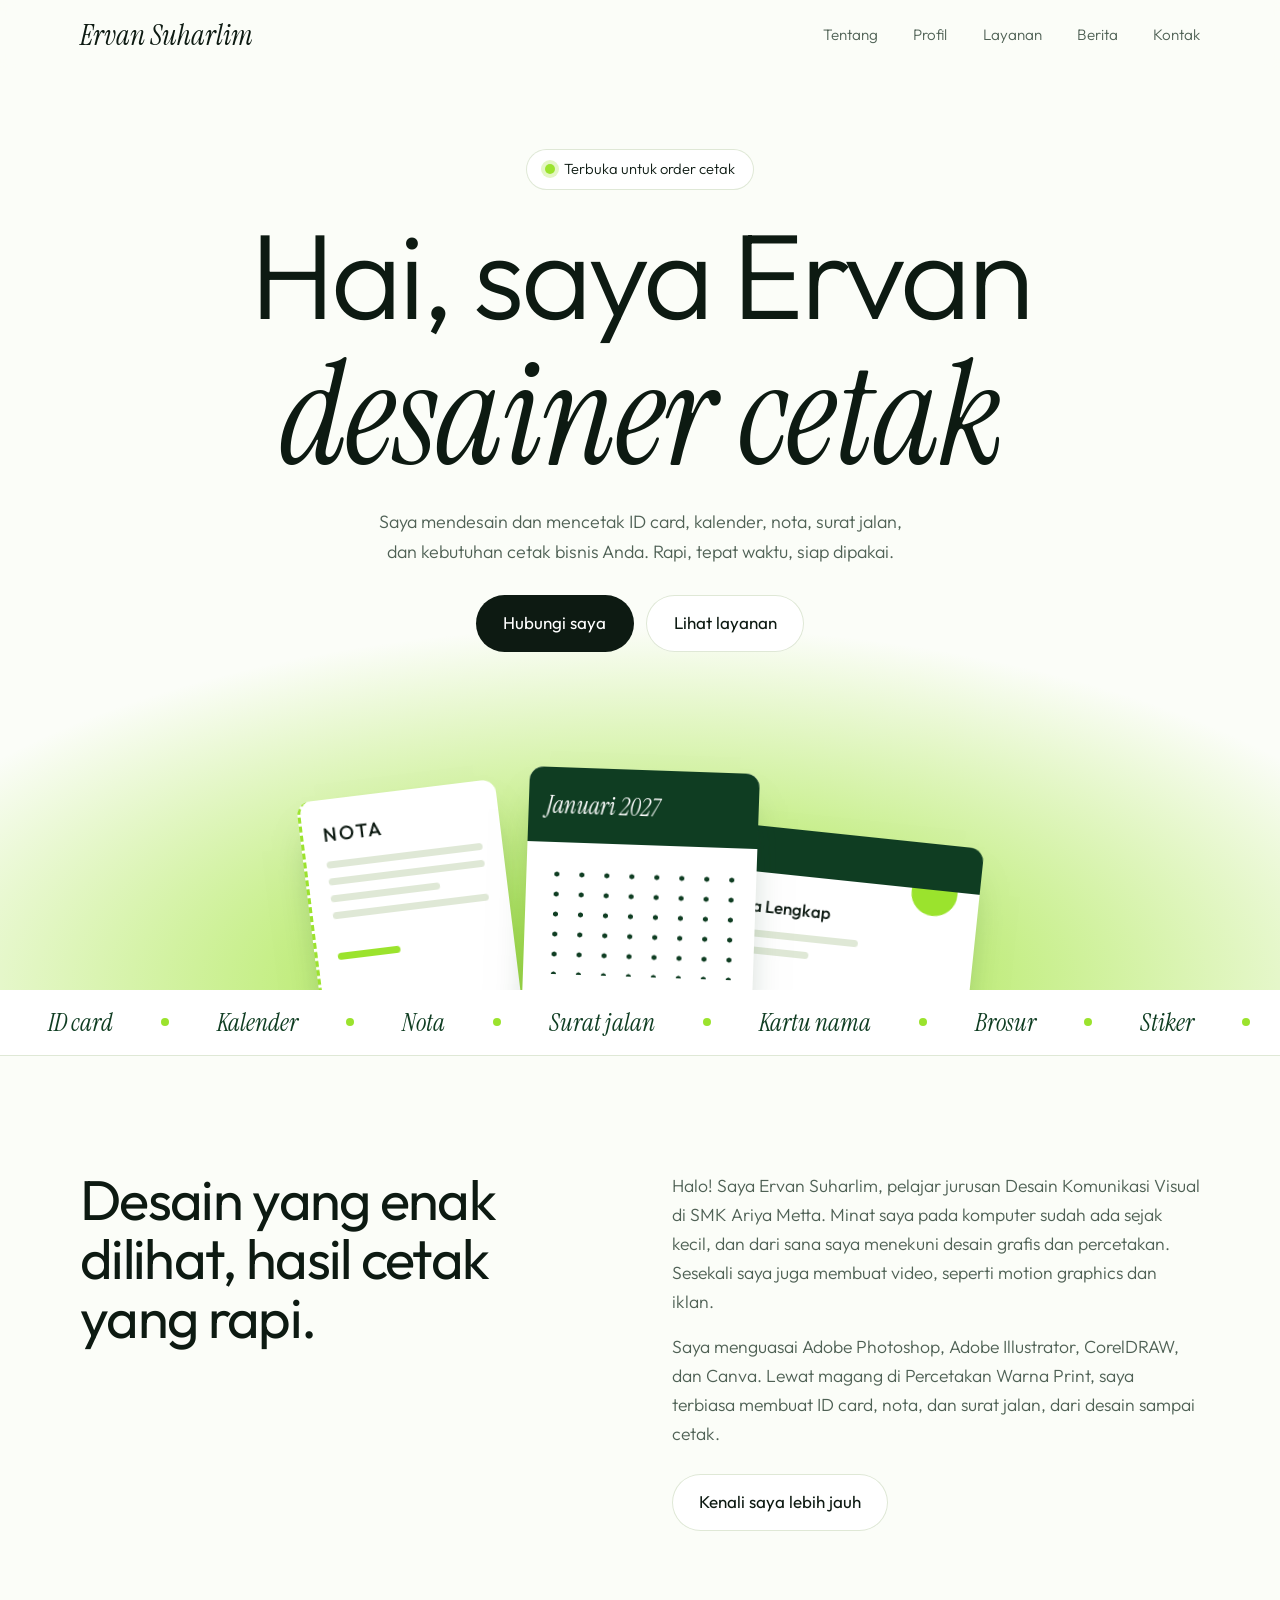
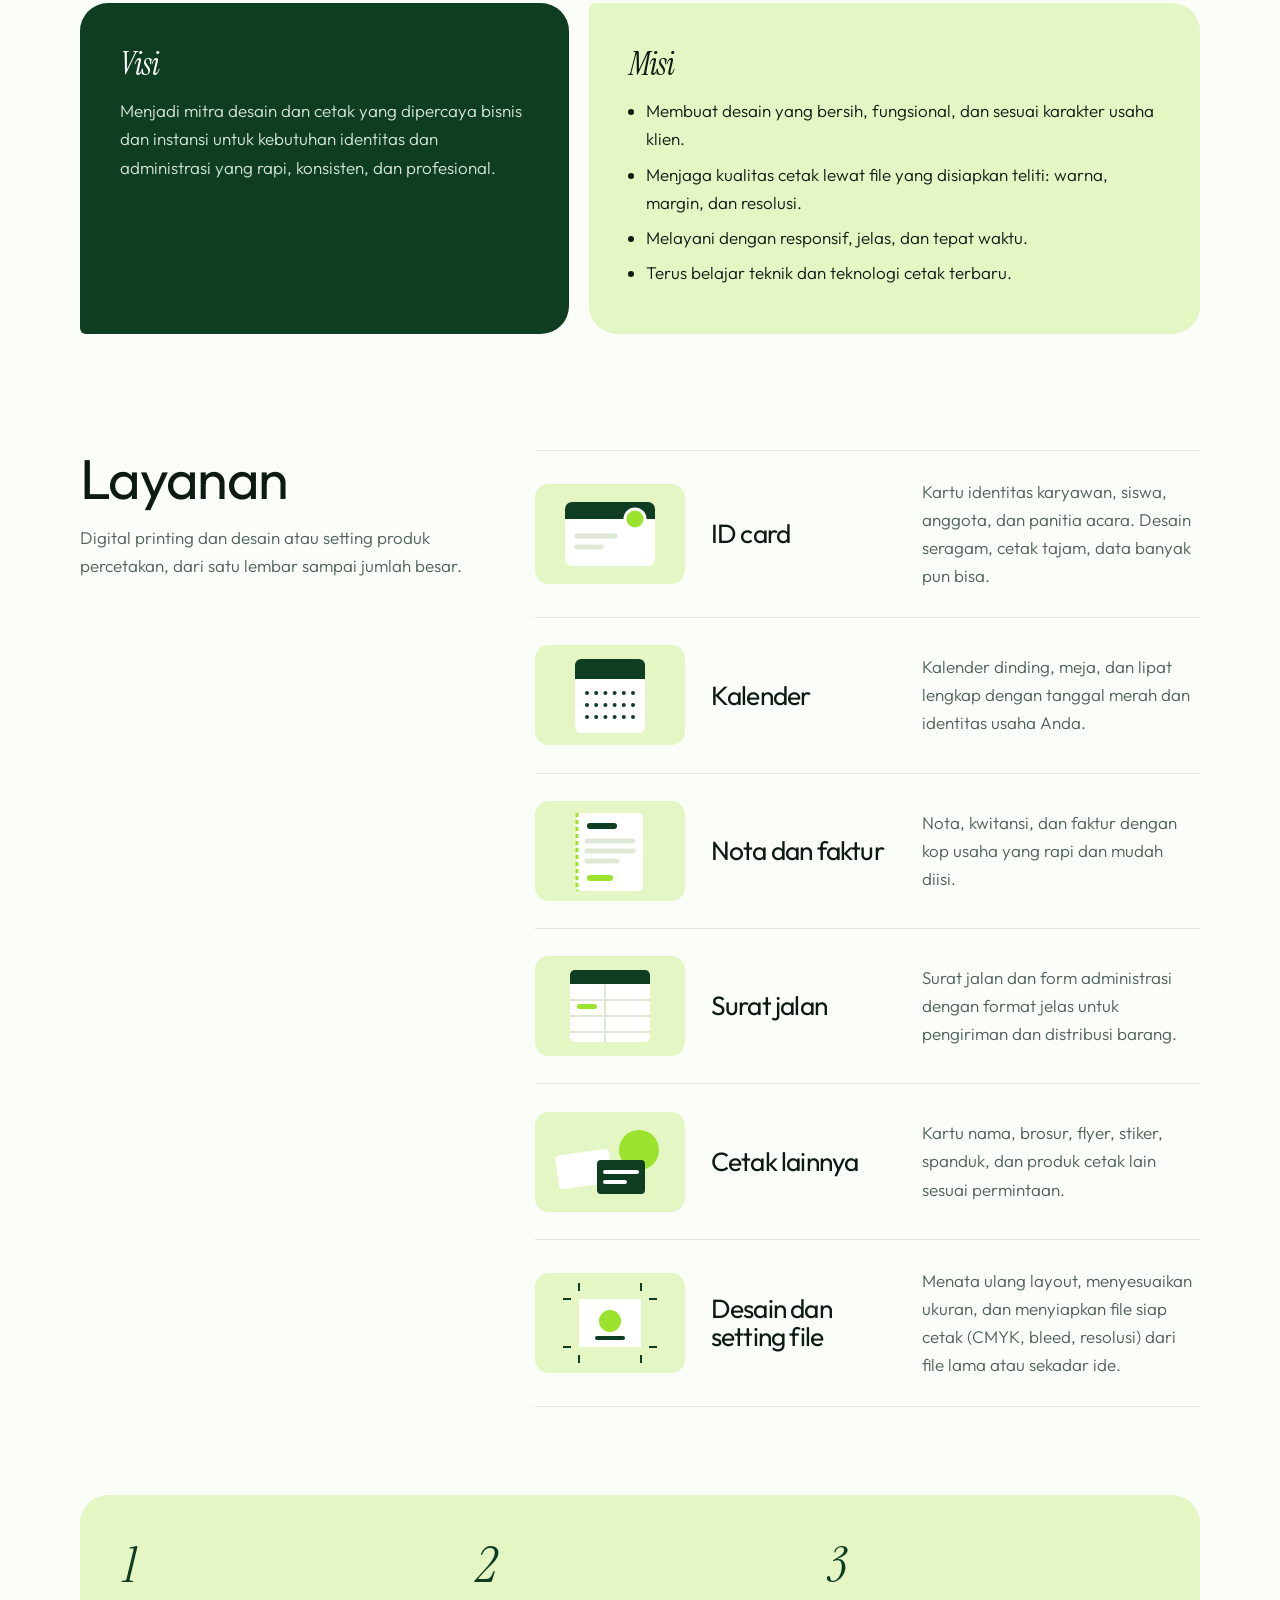
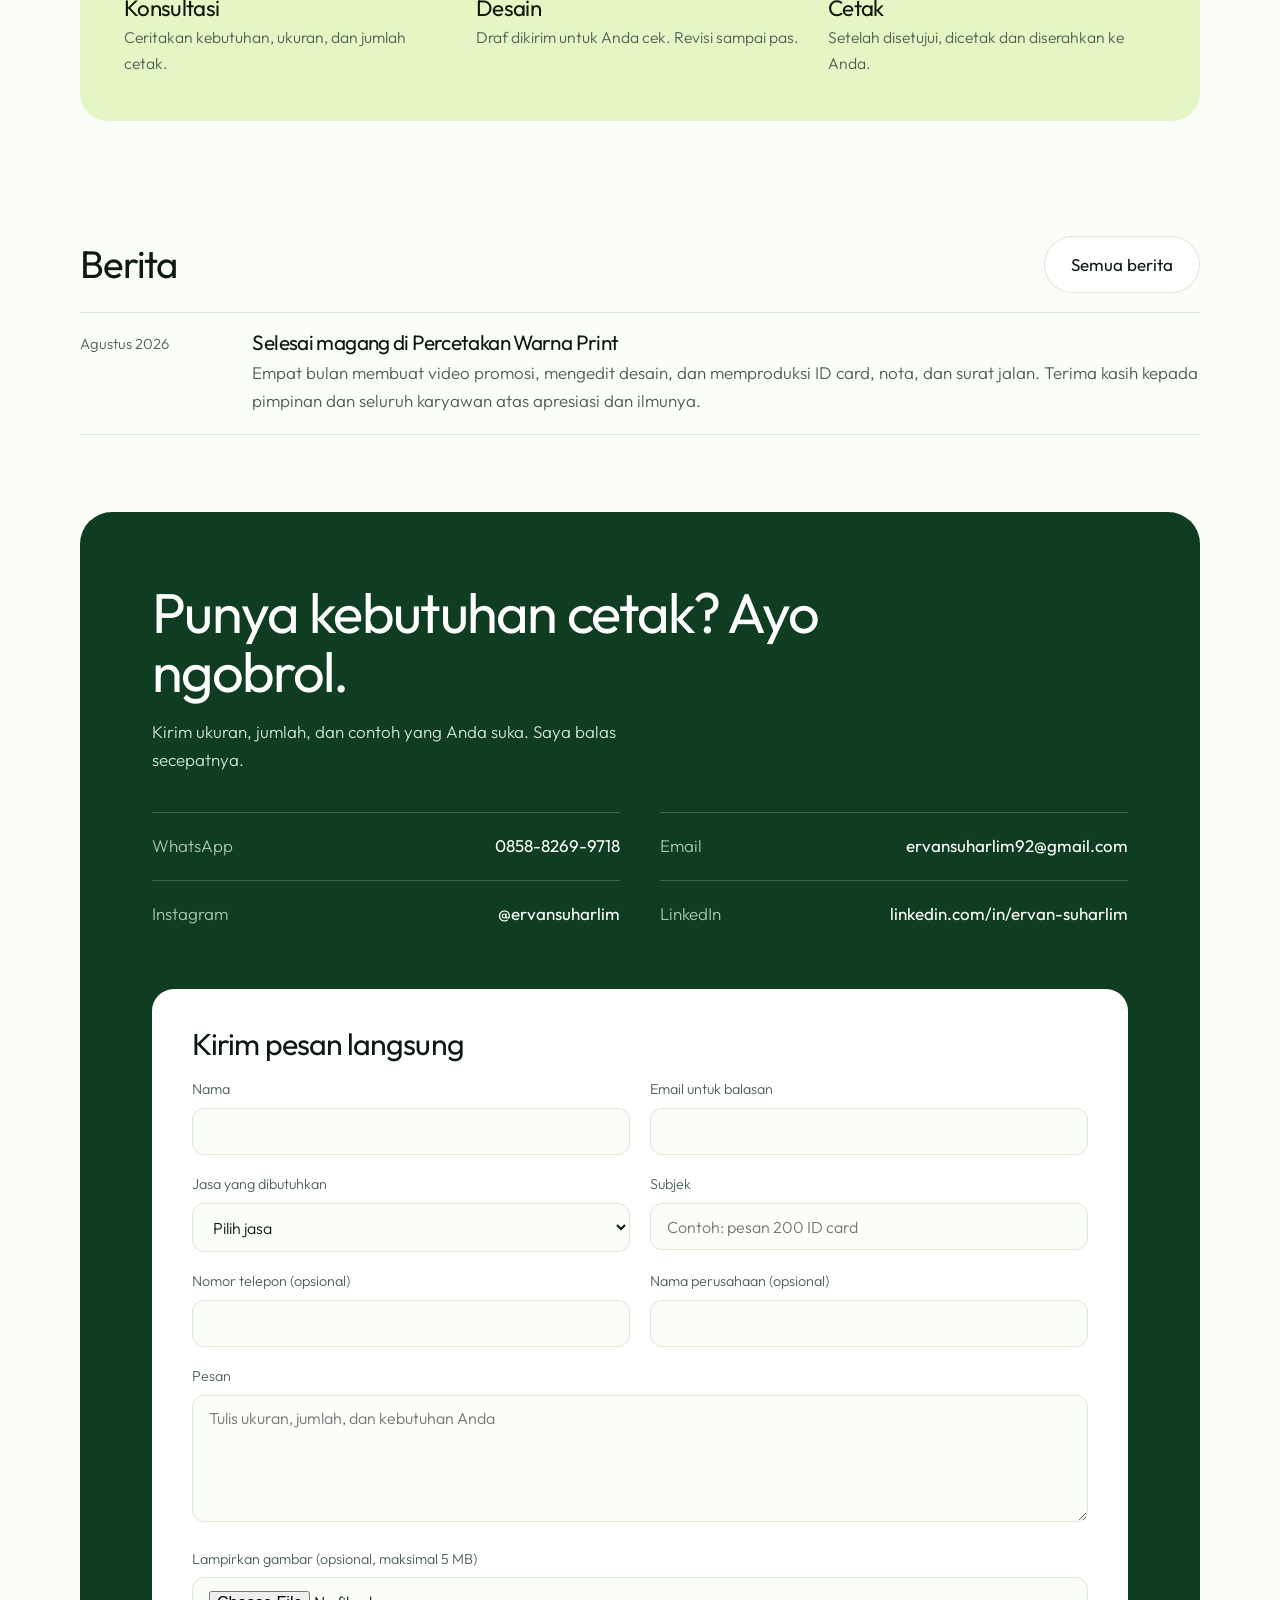
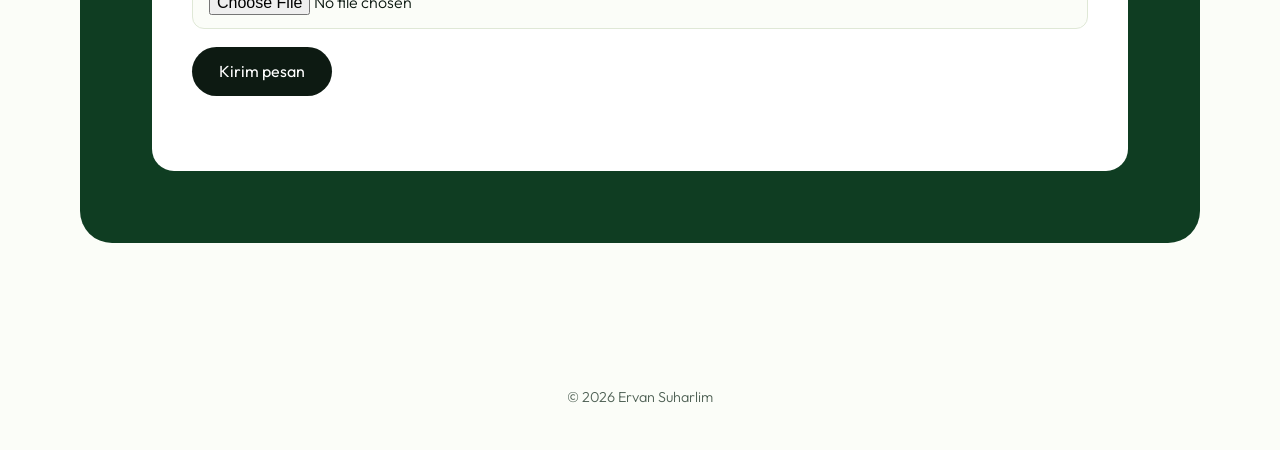
==== index.html @ bc8115ee "First commit" ====
<!DOCTYPE html>
<html lang="id">
<head>
<meta charset="utf-8">
<meta name="viewport" content="width=device-width,initial-scale=1">
<title>Ervan Suharlim | Desain & Percetakan Digital</title>
<meta name="description" content="Portfolio Ervan Suharlim: desain dan cetak ID card, kalender, nota, surat jalan, dan kebutuhan percetakan lainnya.">
<meta name="theme-color" content="#0f3d22">
<link rel="icon" href="data:image/svg+xml,%3Csvg xmlns='http://www.w3.org/2000/svg' viewBox='0 0 32 32'%3E%3Crect width='32' height='32' rx='9' fill='%230f3d22'/%3E%3Ctext x='16' y='24' font-size='22' text-anchor='middle' fill='%239be32d' font-family='serif' font-style='italic'%3EE%3C/text%3E%3C/svg%3E">
<link rel="preconnect" href="https://fonts.googleapis.com"><link rel="preconnect" href="https://fonts.gstatic.com" crossorigin>
<link href="https://fonts.googleapis.com/css2?family=Instrument+Serif:ital@1&family=Outfit:wght@300;400;500&display=swap" rel="stylesheet">
<style>
:root{--g:#9be32d;--g2:#e4f6c4;--d:#0f3d22;--ink:#0d1a12;--mut:#4f6155;--bg:#fbfdf8;--line:#dfe8d6;--serif:'Instrument Serif',Georgia,serif;--sans:'Outfit',system-ui,-apple-system,'Segoe UI',Roboto,sans-serif}
*{box-sizing:border-box;margin:0}
html{scroll-behavior:smooth;scroll-padding-top:76px}
body{font:300 17px/1.65 var(--sans);color:var(--ink);background:var(--bg);-webkit-font-smoothing:antialiased}
a{color:inherit;text-decoration:none}
a:focus-visible,button:focus-visible{outline:3px solid var(--d);outline-offset:3px}
.wrap{width:min(1120px,100% - 40px);margin-inline:auto}
h1,h2,h3{font-weight:400;line-height:1.05;letter-spacing:-.03em}
h2{font-size:clamp(2.1rem,5vw,3.5rem)}
.it{font:italic 400 1em/1 var(--serif);letter-spacing:-.01em}
section{padding:clamp(64px,9vw,120px) 0}
header{position:sticky;top:0;z-index:20;background:rgba(251,253,248,.88);backdrop-filter:blur(8px)}
.nav{display:flex;align-items:center;justify-content:space-between;height:70px}
.logo{font:italic 1.8rem var(--serif)}
.nav ul{display:flex;gap:2.2rem;list-style:none;padding:0;font-size:.95rem;color:var(--mut)}
.nav ul a:hover{color:var(--ink)}
.menu{display:none;width:46px;height:46px;border-radius:50%;border:1px solid var(--line);background:#fff;cursor:pointer;place-items:center}
.menu i{display:block;width:18px;height:2px;background:var(--ink);box-shadow:0 6px 0 var(--ink);margin-bottom:6px}
.btn{display:inline-flex;align-items:center;padding:.9rem 1.7rem;border-radius:99px;background:var(--ink);color:#fff;font-weight:400;transition:transform .2s}
.btn:hover{transform:translateY(-2px)}
.btn.o{background:#fff;color:var(--ink);box-shadow:inset 0 0 0 1px var(--line)}
.hero{padding:clamp(40px,7vw,80px) 0 0;text-align:center;overflow:hidden;background:radial-gradient(90% 55% at 50% 100%,var(--g),rgba(155,227,45,0) 72%),var(--bg)}
.pill{display:inline-flex;align-items:center;gap:.6rem;padding:.45rem 1.1rem;border-radius:99px;background:#fff;box-shadow:0 0 0 1px var(--line);font-size:.92rem}
.pill:before{content:"";width:10px;height:10px;border-radius:50%;background:var(--g);box-shadow:0 0 0 4px var(--g2)}
.hero h1{font-size:clamp(3rem,9.5vw,7.6rem);margin:1.4rem 0 1.2rem;font-weight:300}
.hero h1 .it{display:block;font-size:1.18em;margin-top:.04em}
.hero p{max-width:34rem;margin:0 auto 1.8rem;color:var(--mut);font-size:1.12rem}
.cta{display:flex;gap:.8rem;justify-content:center;flex-wrap:wrap}
.stack{position:relative;height:290px;max-width:700px;margin:48px auto 0}
.p{position:absolute;background:#fff;border-radius:14px;box-shadow:0 24px 40px -20px rgba(15,61,34,.5);text-align:left;overflow:hidden;animation:up 1s cubic-bezier(.2,.7,.2,1) both;transform:rotate(var(--r))}
.p i{display:block;height:7px;border-radius:4px;background:var(--line);margin:10px 0}
.nota{--r:-7deg;left:3%;bottom:-60px;width:200px;height:260px;padding:20px;border-left:3px dashed var(--g);animation-delay:.1s}
.nota b{font-weight:500;font-size:1.2rem;letter-spacing:.12em}
.kal{--r:2deg;left:50%;margin-left:-115px;bottom:-70px;width:230px;height:290px;z-index:2;animation-delay:.25s}
.kal b{display:block;background:var(--d);color:#fff;font:italic 400 1.5rem var(--serif);padding:22px 18px}
.kal div{height:110px;margin:22px 18px;background:radial-gradient(circle,var(--d) 2.2px,transparent 2.8px) 0 0/25px 20px}
.idc{--r:6deg;right:2%;bottom:-20px;width:280px;height:176px;border-top:46px solid var(--d);padding:14px 18px;animation-delay:.4s}
.idc .av{position:absolute;right:18px;top:-24px;width:54px;height:54px;border-radius:50%;background:var(--g);border:4px solid #fff}
.idc b{font-weight:500;display:block;margin-top:6px}
@keyframes up{from{opacity:0;transform:translateY(80px) rotate(var(--r))}}
.mq{overflow:hidden;padding:1rem 0;background:#fff;border-bottom:1px solid var(--line)}
.mq div{display:flex;width:max-content;animation:mq 30s linear infinite}
.mq span{display:flex;align-items:center;gap:3rem;padding-left:3rem;font:italic 1.55rem var(--serif);color:var(--d)}
.mq span:after{content:"";width:8px;height:8px;border-radius:50%;background:var(--g)}
@keyframes mq{to{transform:translateX(-50%)}}
.about{display:grid;grid-template-columns:1fr 1fr;gap:clamp(24px,5vw,72px);align-items:start}
.about p+p{margin-top:1rem}
.about p{color:var(--mut);font-size:1.1rem}
.vm{display:grid;grid-template-columns:1fr 1.25fr;gap:20px;margin-top:clamp(40px,6vw,72px)}
.vm>div{padding:clamp(24px,4vw,40px)}
.visi{background:var(--d);color:#fff;border-radius:28px 28px 28px 6px}
.misi{background:var(--g2);border-radius:6px 28px 28px 28px}
.vm h3{font:italic 400 2rem var(--serif);margin-bottom:.8rem}
.visi p{color:#d6e6da}
.misi ul{padding-left:1.1rem}.misi li{margin:.45rem 0}
.svc{display:grid;grid-template-columns:1fr 1.7fr;gap:clamp(24px,5vw,72px)}
.svc>div:first-child{position:sticky;top:100px;align-self:start}
.svc>div:first-child p{margin-top:1rem;color:var(--mut)}
.row{display:grid;grid-template-columns:150px 1fr 1.5fr;align-items:center;gap:.6rem 1.6rem;padding:1.7rem 0;border-top:1px solid var(--line)}
.row:last-child{border-bottom:1px solid var(--line)}
.row h3{font-size:1.65rem}
.row p{color:var(--mut)}
.steps{margin-top:clamp(48px,7vw,88px);background:var(--g2);border-radius:28px;padding:clamp(24px,4vw,44px);display:grid;grid-template-columns:repeat(3,1fr);gap:24px}
.steps b{font:italic 400 3.2rem/1 var(--serif);color:var(--d)}
.steps h3{font-size:1.4rem;margin:.4rem 0 .3rem}
.steps p{color:var(--mut);font-size:.98rem}
.contact{background:var(--d);color:#fff;border-radius:32px;padding:clamp(28px,6vw,72px)}
.contact h2{max-width:14em}
.contact>p{color:#cfe2d4;margin:1rem 0 2.4rem;max-width:30rem}
.links{display:grid;grid-template-columns:1fr 1fr;gap:0 40px}
.links a{display:flex;justify-content:space-between;gap:1rem;padding:1.2rem 0;border-top:1px solid rgba(255,255,255,.2);transition:color .2s,padding .2s}
.links a:hover{color:var(--g);padding-left:.6rem}
.links span{color:#a9c4b0}
.links b{font-weight:400;overflow-wrap:anywhere;text-align:right}
.th{width:150px;height:100px;border-radius:14px;background:var(--g2)}
.form{display:grid;grid-template-columns:1fr 1fr;gap:18px 20px;margin-top:2.6rem;background:#fff;color:var(--ink);border-radius:22px;padding:clamp(22px,4vw,40px)}
.form h3{font-size:1.9rem}.form h3,.form .w,.form button,.form .note{grid-column:1/-1}
.form label{display:block;font-size:.9rem;color:var(--mut)}
.form input,.form select,.form textarea{width:100%;margin-top:.35rem;padding:.8rem 1rem;border:1px solid var(--line);border-radius:12px;font:300 1rem var(--sans);color:var(--ink);background:var(--bg)}
.form input:focus,.form select:focus,.form textarea:focus{outline:2px solid var(--d);border-color:transparent}
.form button{justify-self:start;border:0;cursor:pointer;font:400 1rem var(--sans)}
.form .note{font-size:.9rem;color:var(--mut);min-height:1.2em}
.nh{display:flex;justify-content:space-between;align-items:center;gap:1rem;flex-wrap:wrap;margin-bottom:1.2rem}
.nh h2{font-size:clamp(1.8rem,3.6vw,2.4rem)}
.ni{display:grid;grid-template-columns:150px 1fr;gap:.3rem 1.4rem;padding:1.2rem 0;border-top:1px solid var(--line)}
.ni:last-child{border-bottom:1px solid var(--line)}
.ni time{color:var(--mut);font-size:.92rem}
.ni h3{font-size:1.3rem}
.ni p{color:var(--mut);margin-top:.3rem}
.ni .lk{display:inline-block;margin-top:.5rem;color:var(--d);text-decoration:underline;text-underline-offset:3px}
.ni img{display:block;width:100%;max-width:520px;border-radius:14px;margin-top:1rem}
.ni iframe{display:block;width:100%;max-width:504px;height:480px;border:0;border-radius:12px;margin-top:1rem}
footer{padding:28px 0 40px;text-align:center;color:var(--mut);font-size:.9rem}
@media(max-width:820px){
.menu{display:grid}
.nav ul{display:none;position:absolute;top:70px;left:0;right:0;flex-direction:column;gap:0;background:var(--bg);padding:8px 20px 16px;border-bottom:1px solid var(--line)}
.nav.open ul{display:flex}.nav ul a{display:block;padding:.8rem 0;font-size:1.1rem}
.about,.vm,.svc,.row,.steps,.links,.ni{grid-template-columns:1fr}
.svc>div:first-child{position:static}
.form{grid-template-columns:1fr}.th{width:180px;height:120px}
}
@media(max-width:620px){.stack{transform:scale(.6);transform-origin:50% 100%;margin-top:-90px}}
@media(prefers-reduced-motion:reduce){*{animation:none!important;scroll-behavior:auto!important}}
</style>
</head>
<body>
<header><div class="wrap nav" id="nav">
<a class="logo" href="#beranda">Ervan Suharlim</a>
<button class="menu" aria-label="Buka menu" aria-expanded="false" id="mb"><i></i></button>
<ul><li><a href="#tentang">Tentang</a></li><li><a href="profil.html">Profil</a></li><li><a href="#layanan">Layanan</a></li><li><a href="berita.html">Berita</a></li><li><a href="#kontak">Kontak</a></li></ul>
</div></header>
<main>
<div class="hero" id="beranda"><div class="wrap">
<span class="pill">Terbuka untuk order cetak</span>
<h1>Hai, saya Ervan <span class="it">desainer cetak</span></h1>
<p>Saya mendesain dan mencetak ID card, kalender, nota, surat jalan, dan kebutuhan cetak bisnis Anda. Rapi, tepat waktu, siap dipakai.</p>
<div class="cta"><a class="btn" href="#kontak">Hubungi saya</a><a class="btn o" href="#layanan">Lihat layanan</a></div>
<div class="stack" aria-hidden="true">
<div class="p nota"><b>NOTA</b><i></i><i></i><i style="width:70%"></i><i></i><i style="width:40%;margin-top:34px;background:var(--g)"></i></div>
<div class="p kal"><b>Januari 2027</b><div></div></div>
<div class="p idc"><span class="av"></span><b>Nama Lengkap</b><i style="width:60%"></i><i style="width:40%"></i></div>
</div></div></div>
<div class="mq" aria-hidden="true"><div>
<span>ID card</span><span>Kalender</span><span>Nota</span><span>Surat jalan</span><span>Kartu nama</span><span>Brosur</span><span>Stiker</span><span>Spanduk</span>
<span>ID card</span><span>Kalender</span><span>Nota</span><span>Surat jalan</span><span>Kartu nama</span><span>Brosur</span><span>Stiker</span><span>Spanduk</span>
</div></div>

<section id="tentang"><div class="wrap">
<div class="about">
<h2>Desain yang enak dilihat, hasil cetak yang rapi.</h2>
<div>
<p>Halo! Saya Ervan Suharlim, pelajar jurusan Desain Komunikasi Visual di SMK Ariya Metta. Minat saya pada komputer sudah ada sejak kecil, dan dari sana saya menekuni desain grafis dan percetakan. Sesekali saya juga membuat video, seperti motion graphics dan iklan.</p>
<p>Saya menguasai Adobe Photoshop, Adobe Illustrator, CorelDRAW, dan Canva. Lewat magang di Percetakan Warna Print, saya terbiasa membuat ID card, nota, dan surat jalan, dari desain sampai cetak.</p>
<a class="btn o" href="profil.html" style="margin-top:1.6rem">Kenali saya lebih jauh</a>
</div></div>
<div class="vm">
<div class="visi"><h3>Visi</h3><p>Menjadi mitra desain dan cetak yang dipercaya bisnis dan instansi untuk kebutuhan identitas dan administrasi yang rapi, konsisten, dan profesional.</p></div>
<div class="misi"><h3>Misi</h3><ul>
<li>Membuat desain yang bersih, fungsional, dan sesuai karakter usaha klien.</li>
<li>Menjaga kualitas cetak lewat file yang disiapkan teliti: warna, margin, dan resolusi.</li>
<li>Melayani dengan responsif, jelas, dan tepat waktu.</li>
<li>Terus belajar teknik dan teknologi cetak terbaru.</li></ul></div>
</div></div></section>

<section id="layanan" style="padding-top:0"><div class="wrap">
<div class="svc">
<div><h2>Layanan</h2><p>Digital printing dan desain atau setting produk percetakan, dari satu lembar sampai jumlah besar.</p></div>
<div>
<div class="row"><svg class="th" viewBox="0 0 150 100" aria-hidden="true"><rect x="30" y="18" width="90" height="64" rx="7" fill="#fff"/><path d="M30 25a7 7 0 0 1 7-7h76a7 7 0 0 1 7 7v10H30z" fill="#0f3d22"/><circle cx="100" cy="35" r="10" fill="#9be32d" stroke="#fff" stroke-width="3"/><path d="M42 52h38M42 63h24" stroke="#dfe8d6" stroke-width="5" stroke-linecap="round"/></svg><h3>ID card</h3><p>Kartu identitas karyawan, siswa, anggota, dan panitia acara. Desain seragam, cetak tajam, data banyak pun bisa.</p></div>
<div class="row"><svg class="th" viewBox="0 0 150 100" aria-hidden="true"><rect x="40" y="14" width="70" height="74" rx="6" fill="#fff"/><path d="M46 14h58a6 6 0 0 1 6 6v14H40V20a6 6 0 0 1 6-6z" fill="#0f3d22"/><path d="M52 48h46M52 60h46M52 72h46" stroke="#0f3d22" stroke-width="4" stroke-linecap="round" stroke-dasharray="0 9.2"/></svg><h3>Kalender</h3><p>Kalender dinding, meja, dan lipat lengkap dengan tanggal merah dan identitas usaha Anda.</p></div>
<div class="row"><svg class="th" viewBox="0 0 150 100" aria-hidden="true"><rect x="42" y="12" width="66" height="78" rx="5" fill="#fff"/><path d="M42 12v78" stroke="#9be32d" stroke-width="3" stroke-dasharray="4 3"/><rect x="52" y="22" width="30" height="6" rx="3" fill="#0f3d22"/><path d="M52 40h46M52 50h46M52 60h30" stroke="#dfe8d6" stroke-width="5" stroke-linecap="round"/><rect x="52" y="74" width="26" height="6" rx="3" fill="#9be32d"/></svg><h3>Nota dan faktur</h3><p>Nota, kwitansi, dan faktur dengan kop usaha yang rapi dan mudah diisi.</p></div>
<div class="row"><svg class="th" viewBox="0 0 150 100" aria-hidden="true"><rect x="35" y="14" width="80" height="72" rx="5" fill="#fff"/><path d="M40 14h70a5 5 0 0 1 5 5v9H35v-9a5 5 0 0 1 5-5z" fill="#0f3d22"/><path d="M35 44h80M35 60h80M35 76h80M70 28v58" stroke="#dfe8d6" stroke-width="2"/><rect x="42" y="48" width="20" height="5" rx="2.5" fill="#9be32d"/></svg><h3>Surat jalan</h3><p>Surat jalan dan form administrasi dengan format jelas untuk pengiriman dan distribusi barang.</p></div>
<div class="row"><svg class="th" viewBox="0 0 150 100" aria-hidden="true"><rect x="22" y="40" width="54" height="34" rx="4" fill="#fff" transform="rotate(-8 49 57)"/><circle cx="104" cy="38" r="20" fill="#9be32d"/><rect x="62" y="48" width="48" height="34" rx="4" fill="#0f3d22"/><path d="M70 60h32M70 70h20" stroke="#fff" stroke-width="4" stroke-linecap="round"/></svg><h3>Cetak lainnya</h3><p>Kartu nama, brosur, flyer, stiker, spanduk, dan produk cetak lain sesuai permintaan.</p></div>
<div class="row"><svg class="th" viewBox="0 0 150 100" aria-hidden="true"><rect x="44" y="26" width="62" height="48" fill="#fff"/><path d="M36 26h-8M44 18v-8M114 26h8M106 18v-8M36 74h-8M44 82v8M114 74h8M106 82v8" stroke="#0f3d22" stroke-width="2"/><circle cx="75" cy="48" r="11" fill="#9be32d"/><path d="M62 65h26" stroke="#0f3d22" stroke-width="4" stroke-linecap="round"/></svg><h3>Desain dan setting file</h3><p>Menata ulang layout, menyesuaikan ukuran, dan menyiapkan file siap cetak (CMYK, bleed, resolusi) dari file lama atau sekadar ide.</p></div>
</div></div>
<div class="steps">
<div><b>1</b><h3>Konsultasi</h3><p>Ceritakan kebutuhan, ukuran, dan jumlah cetak.</p></div>
<div><b>2</b><h3>Desain</h3><p>Draf dikirim untuk Anda cek. Revisi sampai pas.</p></div>
<div><b>3</b><h3>Cetak</h3><p>Setelah disetujui, dicetak dan diserahkan ke Anda.</p></div>
</div></div></section>

<section id="berita" style="padding:0 0 clamp(48px,6vw,80px)"><div class="wrap">
<div class="nh"><h2>Berita</h2><a class="btn o" href="berita.html">Semua berita</a></div>
<div id="nl"></div></div></section>

<section id="kontak" style="padding-top:0"><div class="wrap"><div class="contact">
<h2>Punya kebutuhan cetak? Ayo ngobrol.</h2>
<p>Kirim ukuran, jumlah, dan contoh yang Anda suka. Saya balas secepatnya.</p>
<div class="links">
<a href="https://wa.me/6285882699718" target="_blank" rel="noopener"><span>WhatsApp</span><b>0858-8269-9718</b></a>
<a href="mailto:ervansuharlim92@gmail.com" target="_blank" rel="noopener"><span>Email</span><b>ervansuharlim92@gmail.com</b></a>
<a href="https://instagram.com/ervansuharlim" target="_blank" rel="noopener"><span>Instagram</span><b>@ervansuharlim</b></a>
<a href="https://www.linkedin.com/in/ervan-suharlim" target="_blank" rel="noopener"><span>LinkedIn</span><b>linkedin.com/in/ervan-suharlim</b></a>
</div>
<form class="form" id="f" action="https://formsubmit.co/ervansuharlim92@gmail.com" method="POST" enctype="multipart/form-data" target="_blank">
<h3>Kirim pesan langsung</h3>
<input type="hidden" name="_subject" value="Pesan baru dari website portfolio"><input type="hidden" name="_template" value="table"><input type="hidden" name="_captcha" value="false"><input type="text" name="_honey" style="display:none" tabindex="-1" autocomplete="off">
<label>Nama<input name="Nama" required autocomplete="name"></label>
<label>Email untuk balasan<input type="email" name="email" required autocomplete="email"></label>
<label>Jasa yang dibutuhkan<select name="Jasa" required><option value="">Pilih jasa</option><option>Cetak ID card</option><option>Cetak kalender</option><option>Cetak nota atau faktur</option><option>Cetak surat jalan</option><option>Cetak lainnya</option><option>Desain atau setting file</option><option>Desain dan cetak</option><option>Lainnya</option></select></label>
<label>Subjek<input name="Subjek" required placeholder="Contoh: pesan 200 ID card"></label>
<label>Nomor telepon (opsional)<input type="tel" name="Telepon" autocomplete="tel"></label>
<label>Nama perusahaan (opsional)<input name="Perusahaan" autocomplete="organization"></label>
<label class="w">Pesan<textarea name="Pesan" rows="5" required placeholder="Tulis ukuran, jumlah, dan kebutuhan Anda"></textarea></label>
<label class="w">Lampirkan gambar (opsional, maksimal 5 MB)<input type="file" name="attachment" accept="image/*" id="fi"></label>
<button class="btn" type="submit">Kirim pesan</button>
<p class="note" id="fn" role="status"></p>
</form>
</div></div></section>
</main>
<footer>&copy; 2026 Ervan Suharlim</footer>
<script src="berita.js"></script>
<script>
renderBerita(document.getElementById('nl'),3);
var n=document.getElementById('nav'),b=document.getElementById('mb');
b.onclick=function(){var o=n.classList.toggle('open');b.setAttribute('aria-expanded',o)};
n.querySelectorAll('ul a').forEach(function(a){a.onclick=function(){n.classList.remove('open');b.setAttribute('aria-expanded',false)}});
var fi=document.getElementById('fi'),fn=document.getElementById('fn');
fi.onchange=function(){if(fi.files[0]&&fi.files[0].size>5242880){fi.value='';fn.textContent='Gambar lebih dari 5 MB. Pilih file yang lebih kecil.'}else fn.textContent=''};
document.getElementById('f').onsubmit=function(){fn.textContent='Pesan dikirim di tab baru. Terima kasih, saya balas lewat email Anda.'};
</script>
</body>
</html>
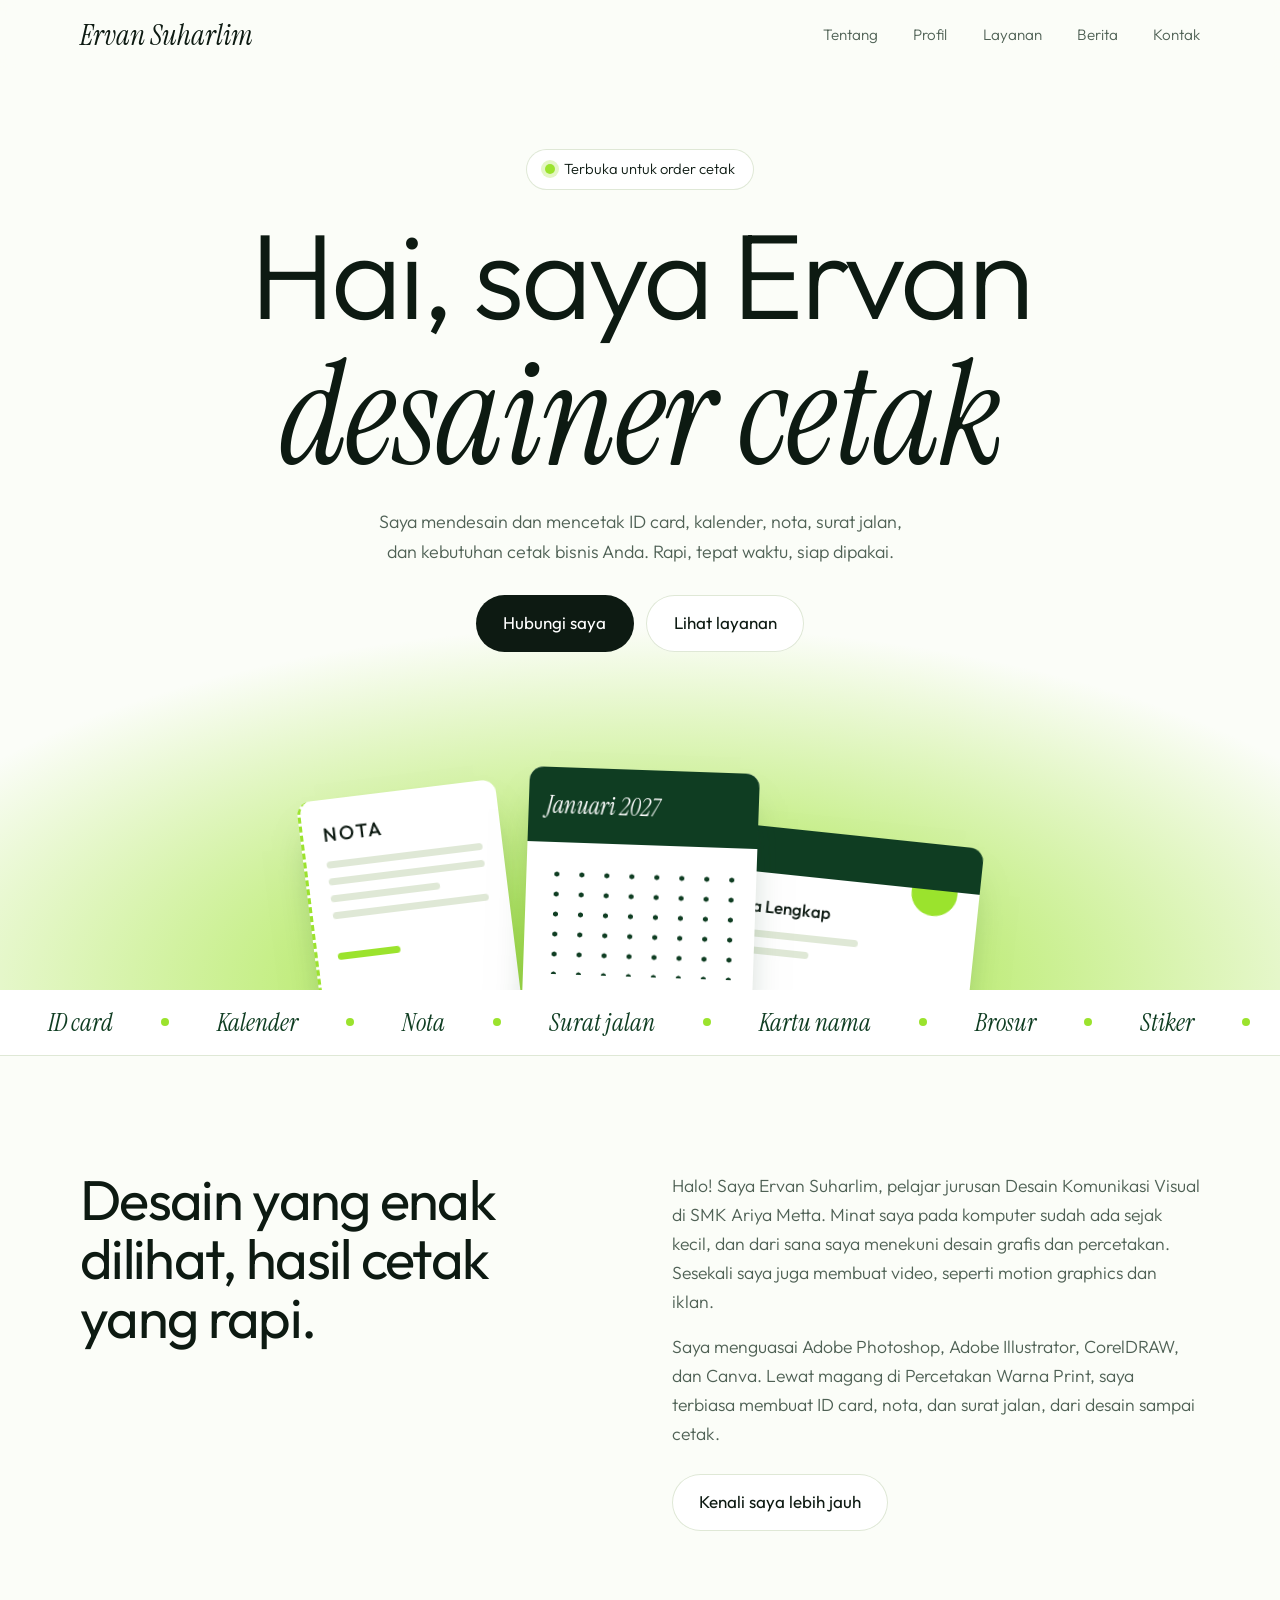
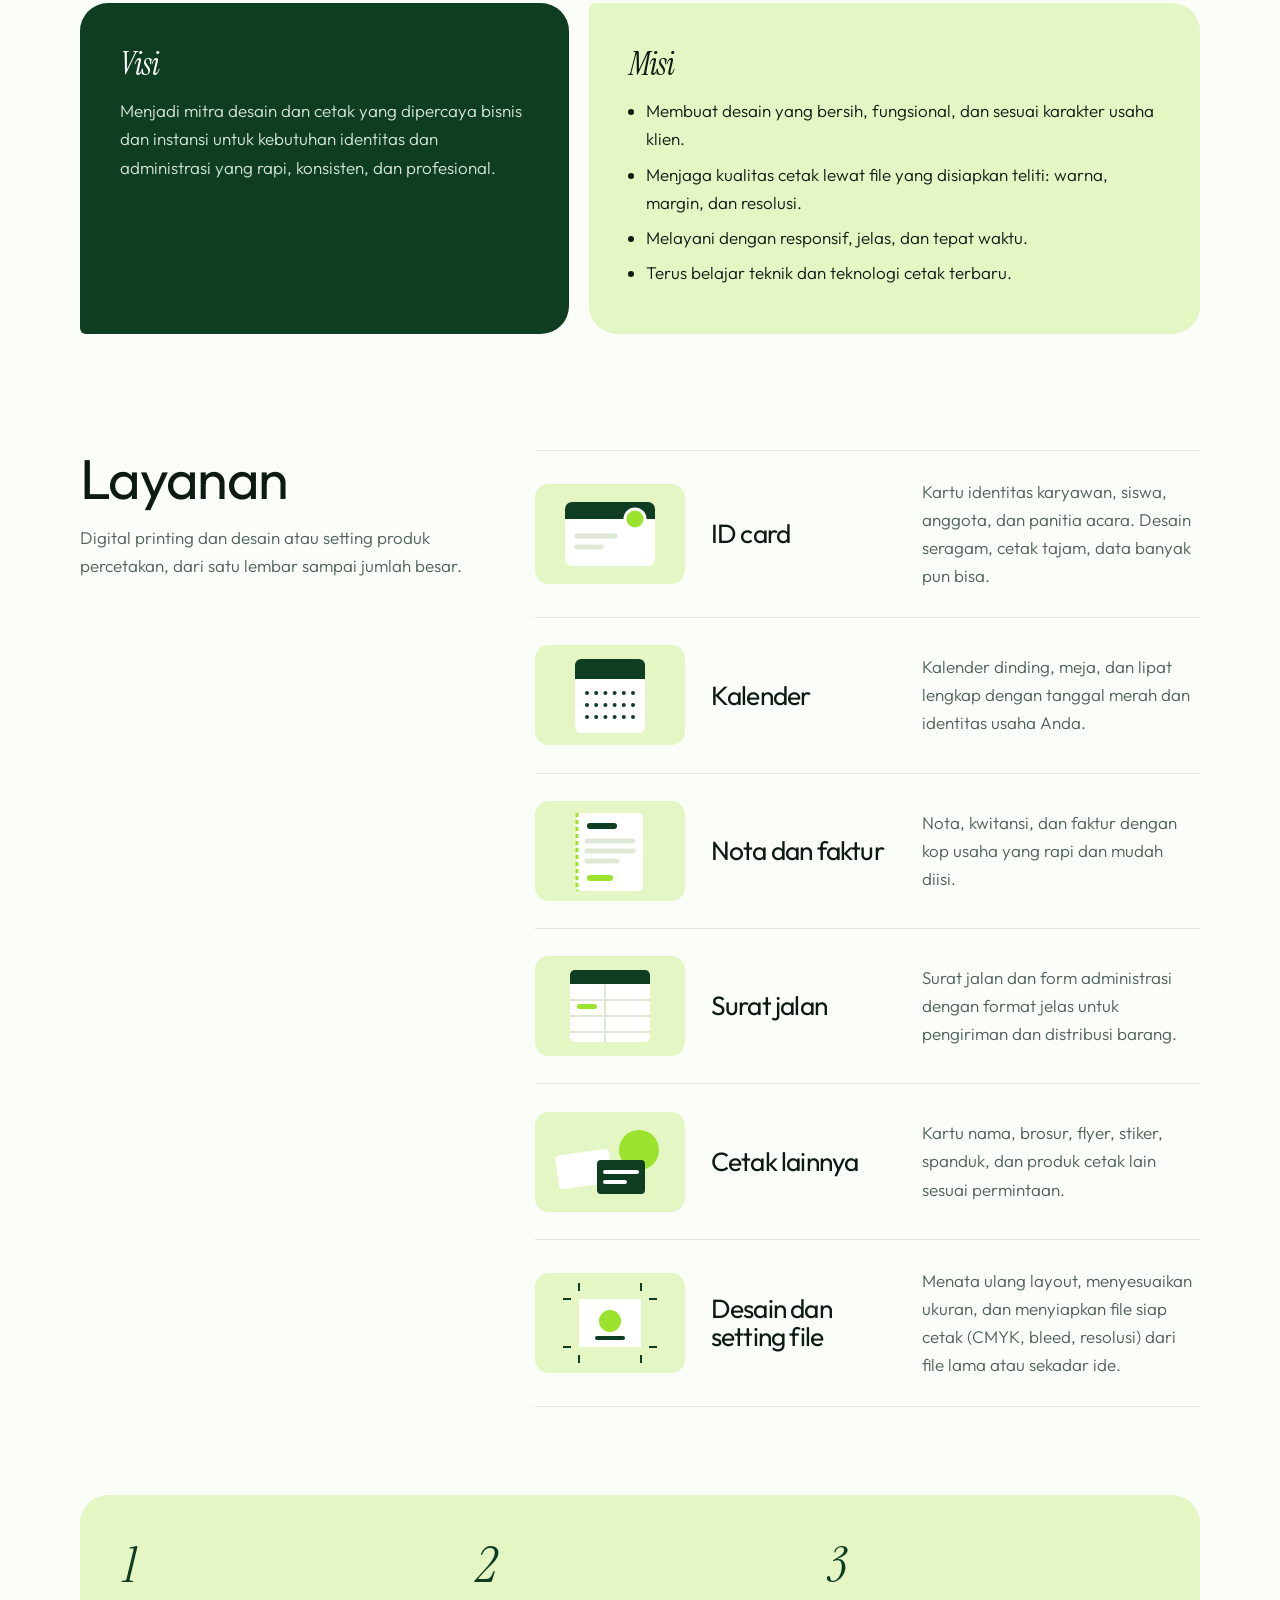
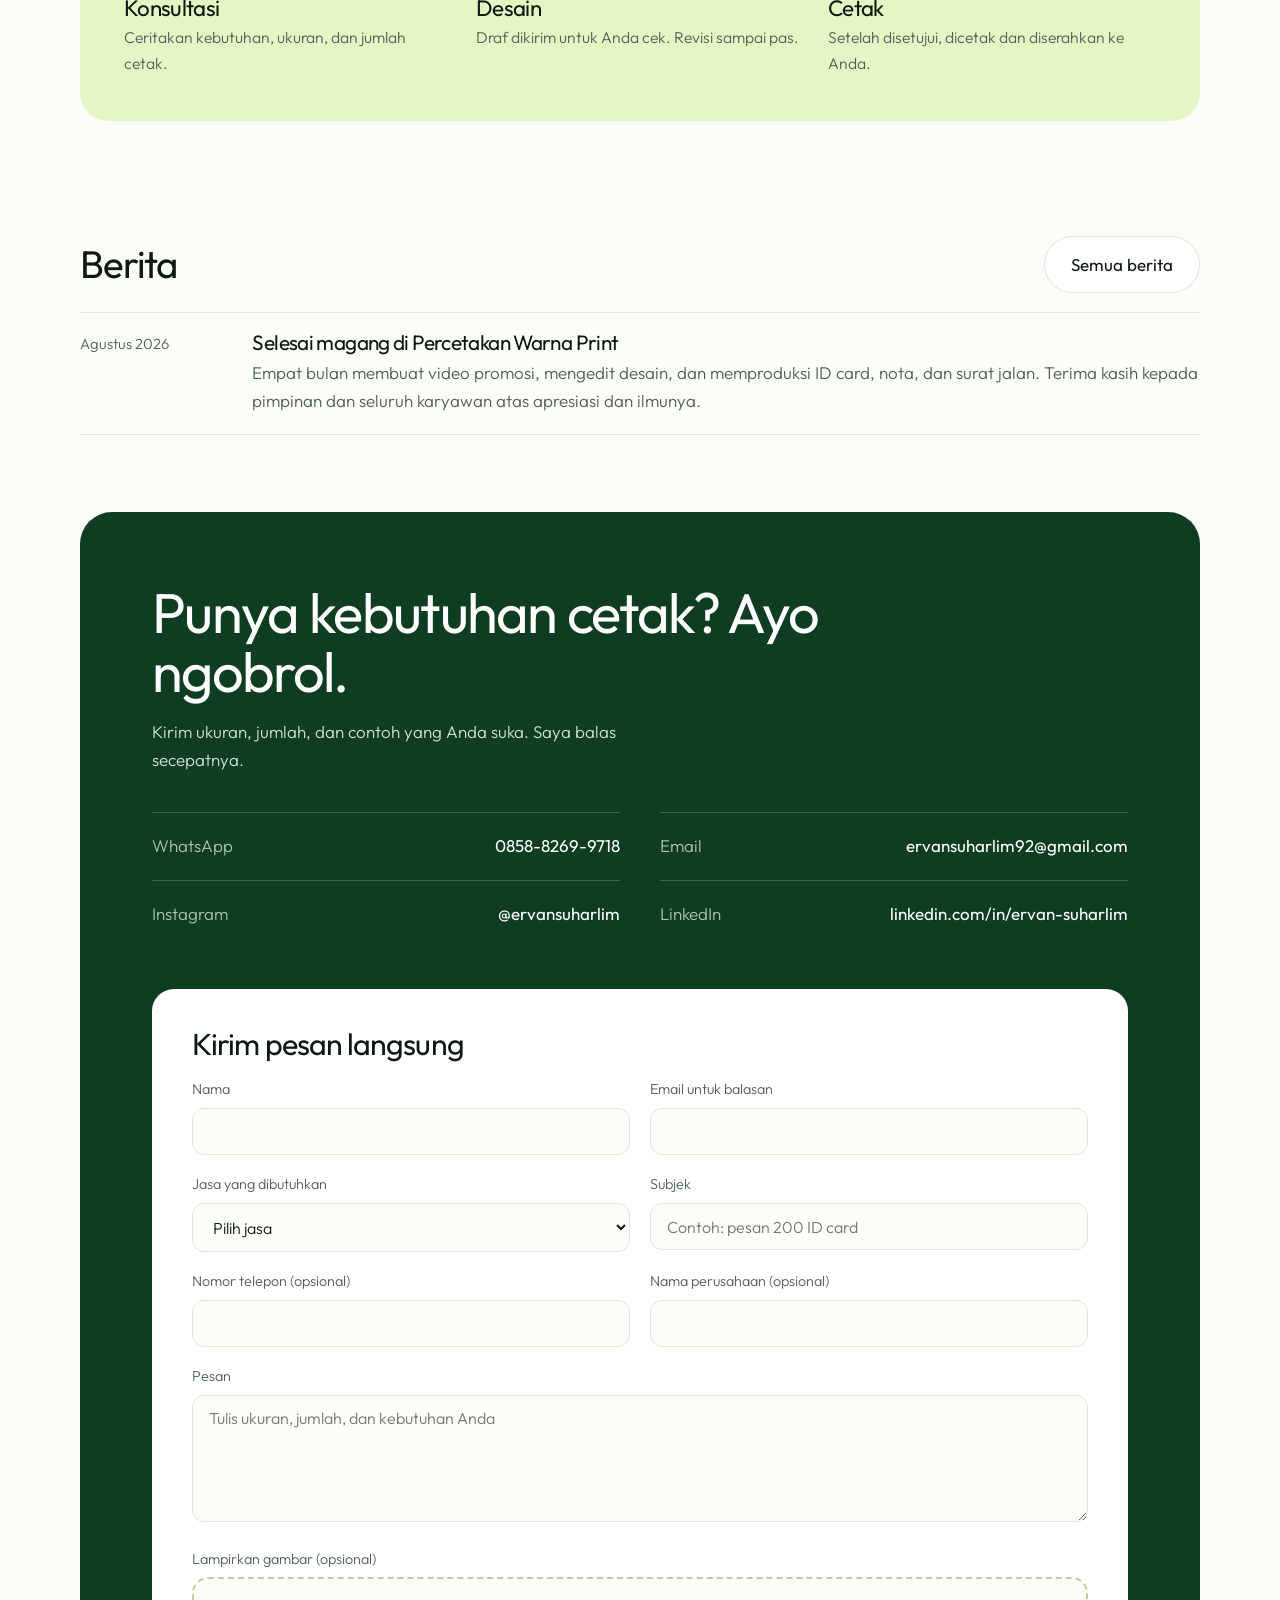
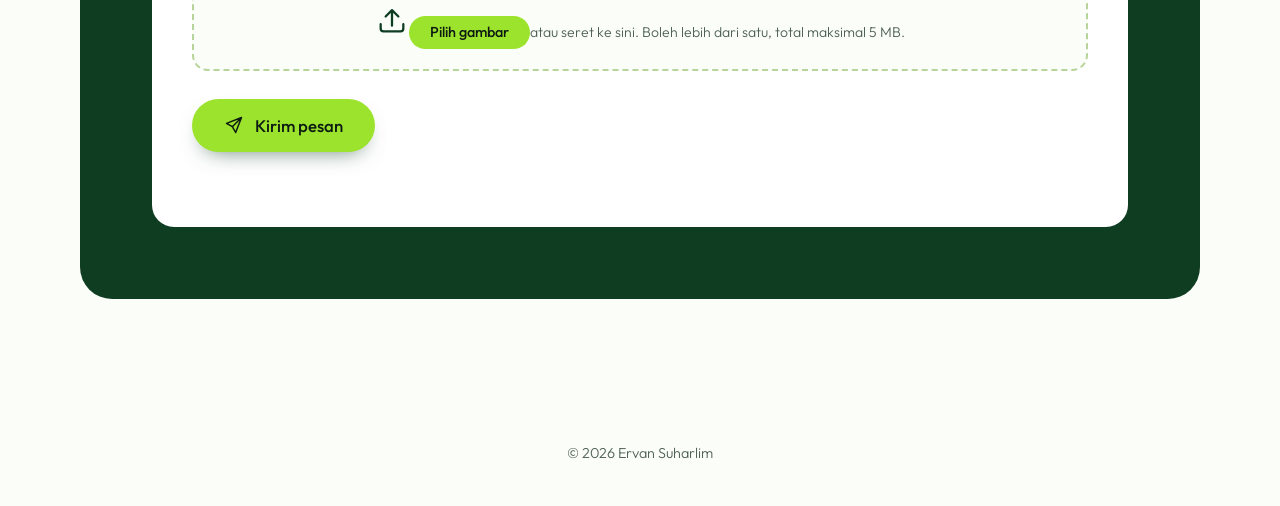
==== commit dad9b38d: "Change skills and form buttons" ====
--- a/index.html
+++ b/index.html
@@ -102,6 +102,20 @@
 .ni .lk{display:inline-block;margin-top:.5rem;color:var(--d);text-decoration:underline;text-underline-offset:3px}
 .ni img{display:block;width:100%;max-width:520px;border-radius:14px;margin-top:1rem}
 .ni iframe{display:block;width:100%;max-width:504px;height:480px;border:0;border-radius:12px;margin-top:1rem}
+.form .lb{display:block;font-size:.9rem;color:var(--mut)}
+.drop{position:relative;display:flex;flex-direction:column;align-items:center;gap:.3rem;margin-top:.35rem;padding:1.5rem 1rem;text-align:center;border:2px dashed #b7d49a;border-radius:16px;background:var(--bg);cursor:pointer;transition:background .2s,border-color .2s}
+.drop:hover,.drop.on{background:var(--g2);border-color:var(--d)}
+.drop:focus-within{outline:3px solid var(--d);outline-offset:3px}
+.drop svg{width:34px;height:34px}
+.drop b{font-weight:500;color:var(--ink);background:var(--g);padding:.45rem 1.3rem;border-radius:99px;margin:.25rem 0}
+.drop span{font-size:.88rem}
+.drop input{position:absolute;opacity:0;width:1px;height:1px;margin:0;padding:0}
+.fl{list-style:none;padding:0;margin-top:.6rem;display:grid;gap:.4rem}
+.fl li{display:flex;justify-content:space-between;align-items:center;gap:1rem;padding:.55rem .9rem;border:1px solid var(--line);border-radius:10px;font-size:.92rem;overflow-wrap:anywhere}
+.form .fl button{all:unset;cursor:pointer;color:var(--d);text-decoration:underline;font-size:.88rem;flex:none}
+.form .fl button:focus-visible{outline:3px solid var(--d);outline-offset:2px}
+.form .send{display:inline-flex;align-items:center;gap:.7rem;padding:1rem 2rem;border-radius:99px;background:var(--g);color:var(--ink);font:500 1.05rem var(--sans);box-shadow:0 10px 22px -12px rgba(15,61,34,.7);transition:transform .2s,background .2s}
+.form .send:hover{background:#b3f055;transform:translateY(-2px)}
 footer{padding:28px 0 40px;text-align:center;color:var(--mut);font-size:.9rem}
 @media(max-width:820px){
 .menu{display:grid}
@@ -184,7 +198,7 @@
 <a href="https://instagram.com/ervansuharlim" target="_blank" rel="noopener"><span>Instagram</span><b>@ervansuharlim</b></a>
 <a href="https://www.linkedin.com/in/ervan-suharlim" target="_blank" rel="noopener"><span>LinkedIn</span><b>linkedin.com/in/ervan-suharlim</b></a>
 </div>
-<form class="form" id="f" action="https://formsubmit.co/ervansuharlim92@gmail.com" method="POST" enctype="multipart/form-data" target="_blank">
+<form class="form" id="f" action="https://formsubmit.co/4a077bae4e4ca70df0dfe36553abc1fa" method="POST" enctype="multipart/form-data" target="_blank">
 <h3>Kirim pesan langsung</h3>
 <input type="hidden" name="_subject" value="Pesan baru dari website portfolio"><input type="hidden" name="_template" value="table"><input type="hidden" name="_captcha" value="false"><input type="text" name="_honey" style="display:none" tabindex="-1" autocomplete="off">
 <label>Nama<input name="Nama" required autocomplete="name"></label>
@@ -194,8 +208,10 @@
 <label>Nomor telepon (opsional)<input type="tel" name="Telepon" autocomplete="tel"></label>
 <label>Nama perusahaan (opsional)<input name="Perusahaan" autocomplete="organization"></label>
 <label class="w">Pesan<textarea name="Pesan" rows="5" required placeholder="Tulis ukuran, jumlah, dan kebutuhan Anda"></textarea></label>
-<label class="w">Lampirkan gambar (opsional, maksimal 5 MB)<input type="file" name="attachment" accept="image/*" id="fi"></label>
-<button class="btn" type="submit">Kirim pesan</button>
+<div class="w"><span class="lb">Lampirkan gambar (opsional)</span>
+<label class="drop" id="dz" for="fi"><svg viewBox="0 0 24 24" fill="none" stroke="#0f3d22" stroke-width="1.6" stroke-linecap="round" stroke-linejoin="round" aria-hidden="true"><path d="M12 16V5M7.5 9.5 12 5l4.5 4.5M4 15v3a2 2 0 0 0 2 2h12a2 2 0 0 0 2-2v-3"/></svg><b>Pilih gambar</b><span>atau seret ke sini. Boleh lebih dari satu, total maksimal 5 MB.</span><input type="file" name="attachment" accept="image/*" id="fi" multiple></label>
+<ul class="fl" id="fl"></ul></div>
+<button class="send" type="submit"><svg viewBox="0 0 24 24" width="20" height="20" fill="none" stroke="currentColor" stroke-width="1.8" stroke-linecap="round" stroke-linejoin="round" aria-hidden="true"><path d="M21 3 10 14M21 3l-7 18-4-7-7-4z"/></svg>Kirim pesan</button>
 <p class="note" id="fn" role="status"></p>
 </form>
 </div></div></section>
@@ -207,8 +223,18 @@
 var n=document.getElementById('nav'),b=document.getElementById('mb');
 b.onclick=function(){var o=n.classList.toggle('open');b.setAttribute('aria-expanded',o)};
 n.querySelectorAll('ul a').forEach(function(a){a.onclick=function(){n.classList.remove('open');b.setAttribute('aria-expanded',false)}});
-var fi=document.getElementById('fi'),fn=document.getElementById('fn');
-fi.onchange=function(){if(fi.files[0]&&fi.files[0].size>5242880){fi.value='';fn.textContent='Gambar lebih dari 5 MB. Pilih file yang lebih kecil.'}else fn.textContent=''};
+var fi=document.getElementById('fi'),fn=document.getElementById('fn'),fl=document.getElementById('fl'),dz=document.getElementById('dz'),S=[];
+function sz(b){return b>1048576?(b/1048576).toFixed(1)+' MB':Math.ceil(b/1024)+' KB'}
+function sync(){try{var d=new DataTransfer();S.forEach(function(f){d.items.add(f)});fi.files=d.files}catch(e){}
+fl.innerHTML='';S.forEach(function(f,k){var li=document.createElement('li'),s=document.createElement('span'),b=document.createElement('button');
+s.textContent=f.name+' ('+sz(f.size)+')';b.type='button';b.textContent='Hapus';b.onclick=function(){S.splice(k,1);sync();fn.textContent=''};li.appendChild(s);li.appendChild(b);fl.appendChild(li)})}
+function add(L){var n=[];Array.prototype.forEach.call(L,function(f){if(/^image\//.test(f.type)&&!S.some(function(x){return x.name==f.name&&x.size==f.size}))n.push(f)});
+var t=S.concat(n).reduce(function(a,f){return a+f.size},0);
+if(t>5242880){sync();fn.textContent='Total gambar lebih dari 5 MB. Kurangi atau kecilkan gambarnya.';return}
+S=S.concat(n);sync();fn.textContent=n.length<L.length?'Hanya file gambar yang bisa dilampirkan.':''}
+fi.onchange=function(){add(fi.files)};
+dz.ondragover=function(e){e.preventDefault();dz.classList.add('on')};dz.ondragleave=function(){dz.classList.remove('on')};
+dz.ondrop=function(e){e.preventDefault();dz.classList.remove('on');add(e.dataTransfer.files)};
 document.getElementById('f').onsubmit=function(){fn.textContent='Pesan dikirim di tab baru. Terima kasih, saya balas lewat email Anda.'};
 </script>
 </body>
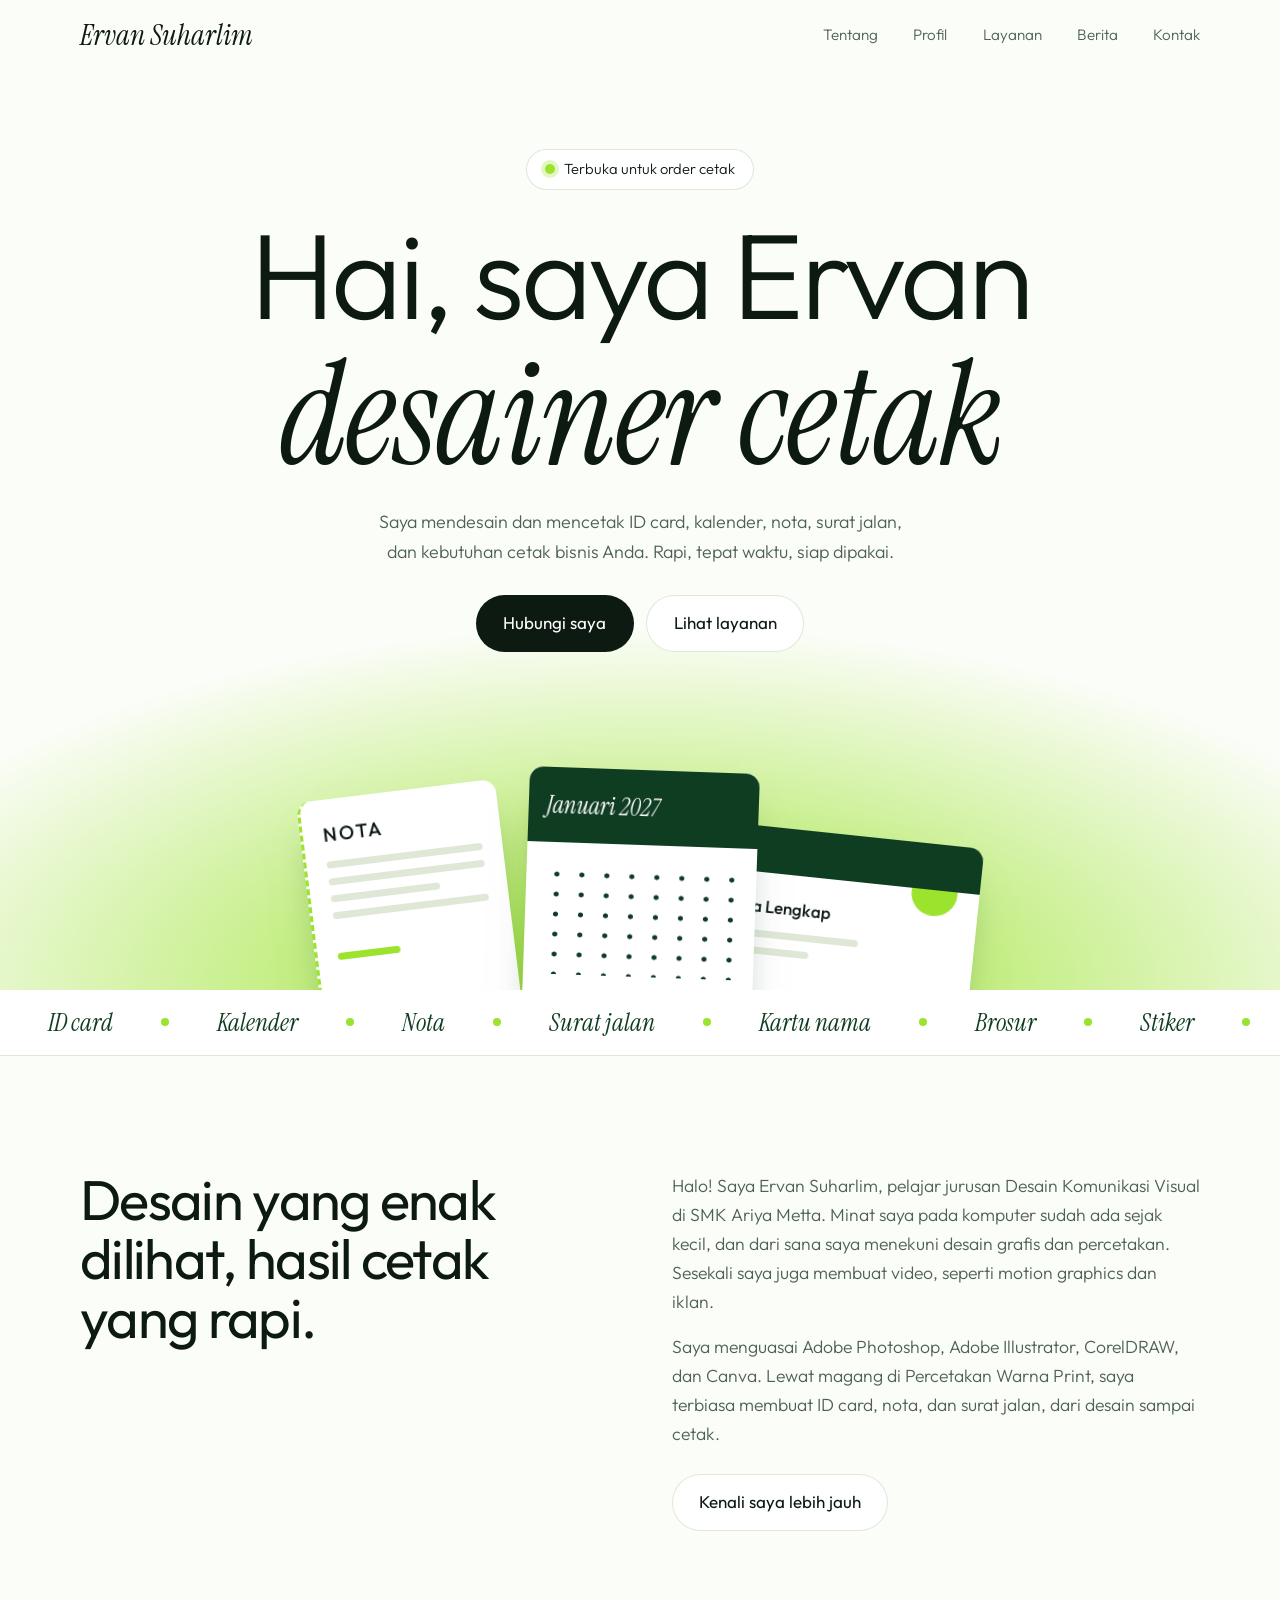
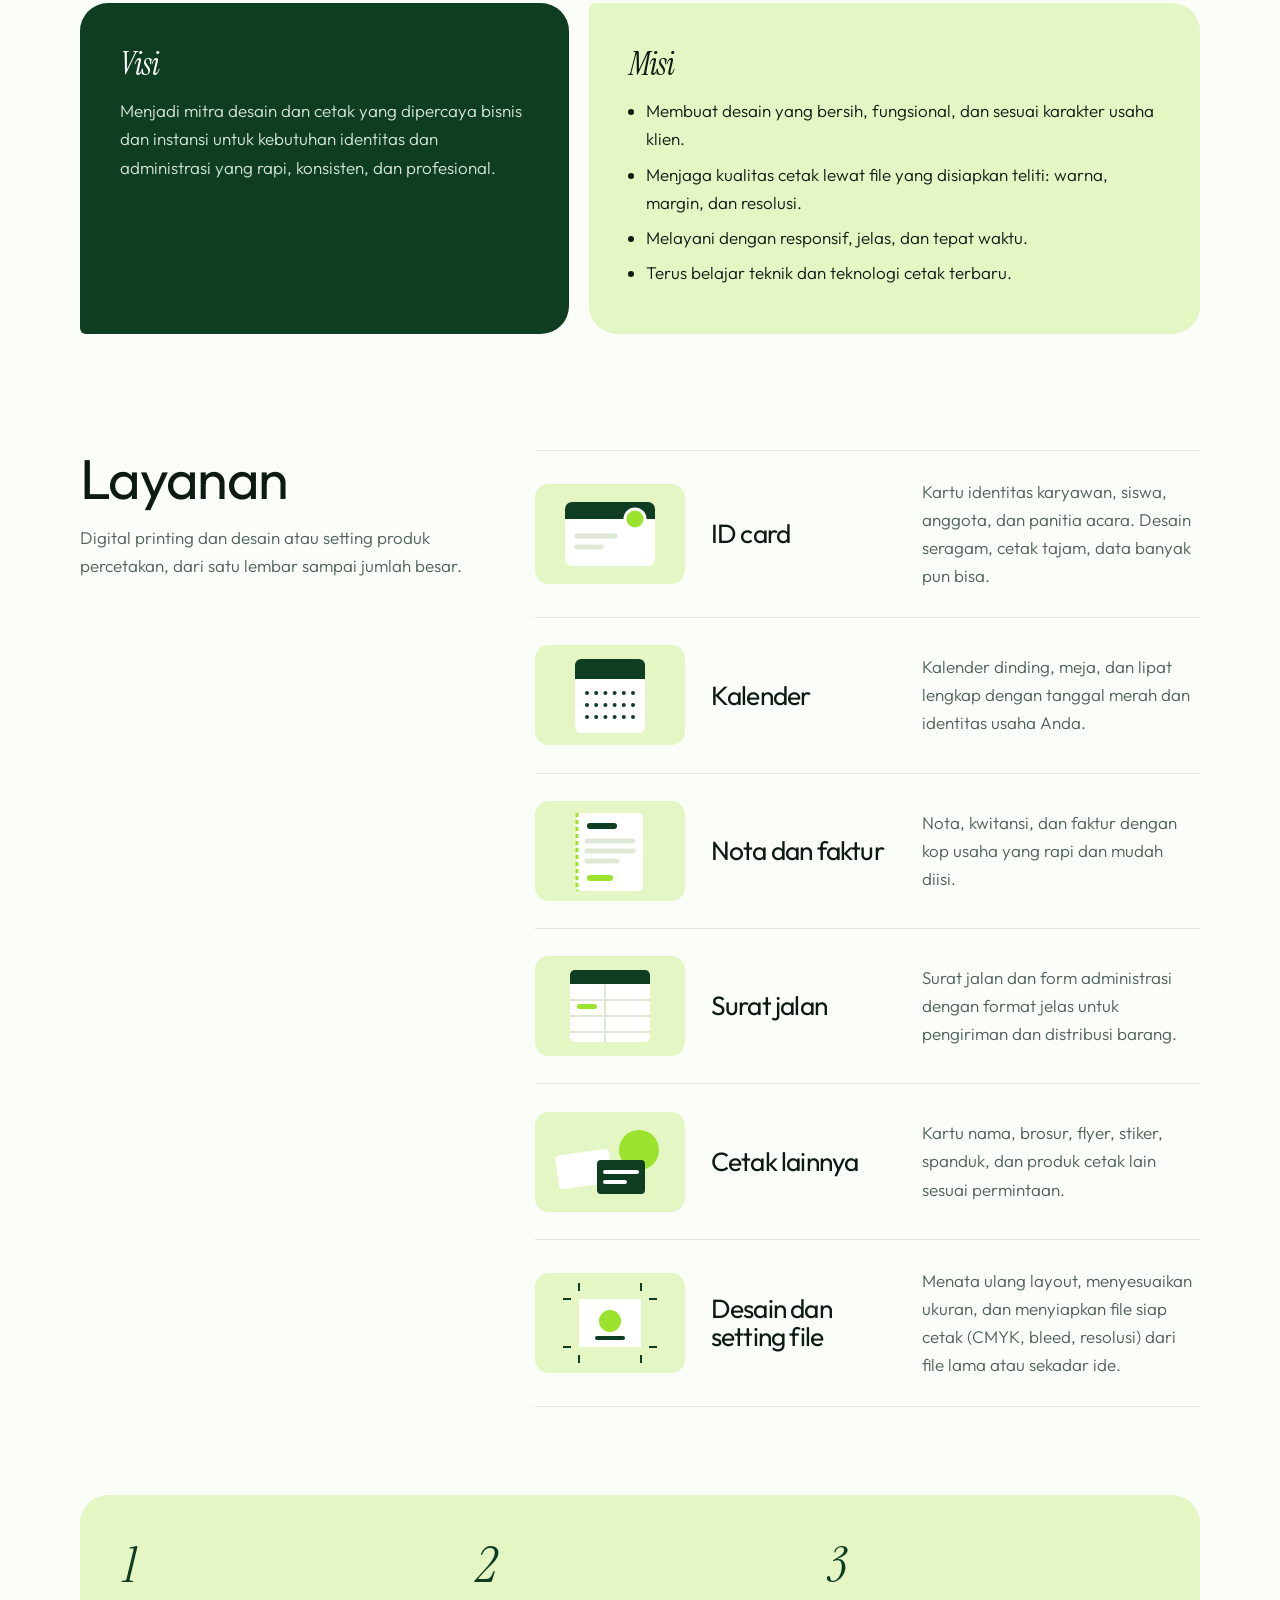
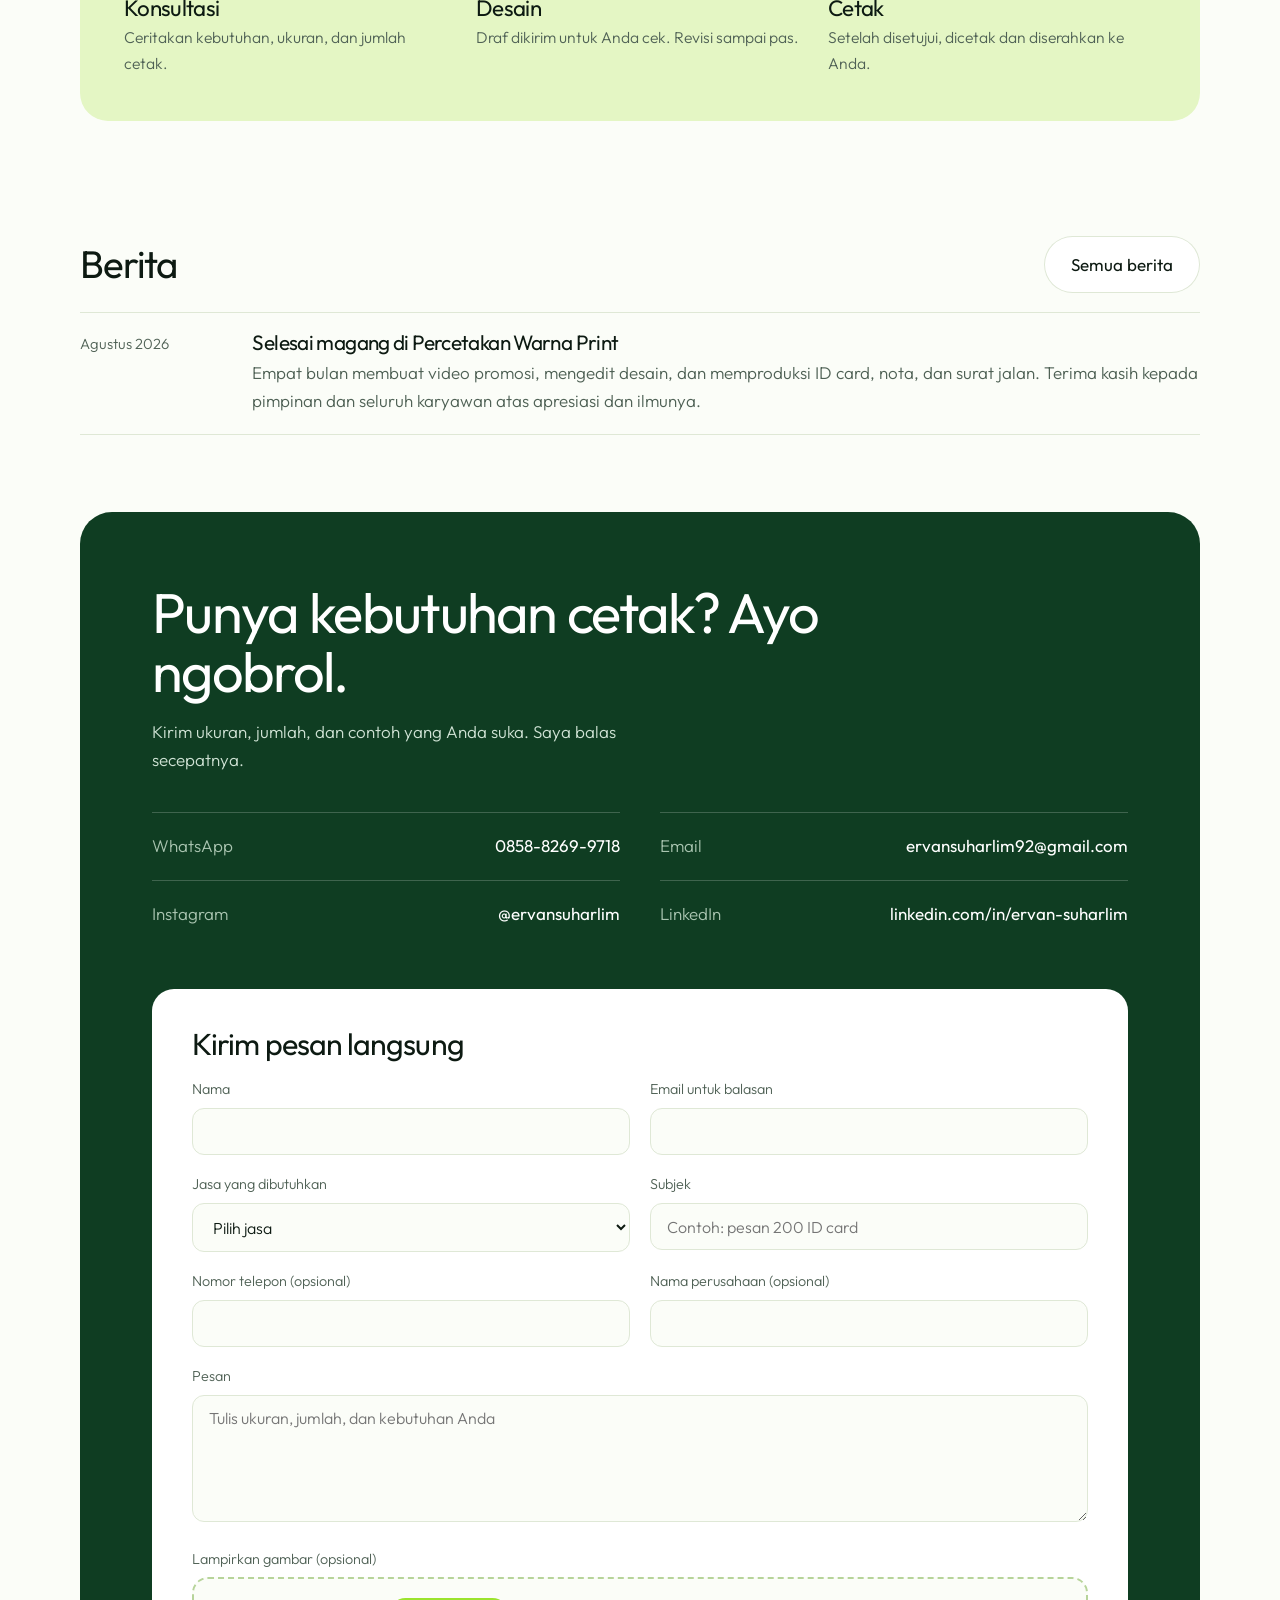
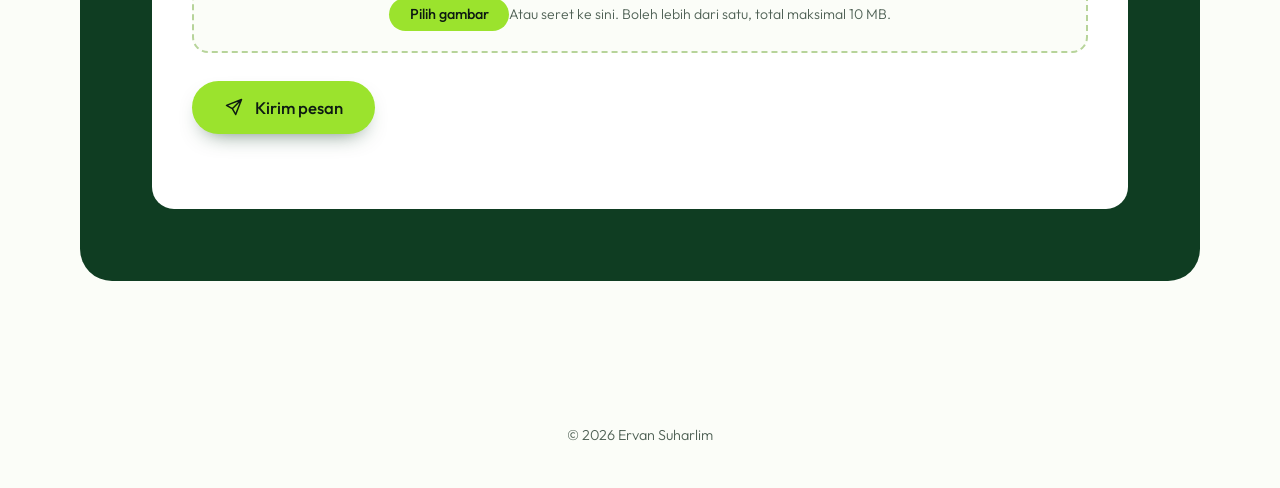
==== commit 9d3832c7: "Fix: contact form not sending >2 attachment" ====
--- a/index.html
+++ b/index.html
@@ -106,12 +106,13 @@
 .drop{position:relative;display:flex;flex-direction:column;align-items:center;gap:.3rem;margin-top:.35rem;padding:1.5rem 1rem;text-align:center;border:2px dashed #b7d49a;border-radius:16px;background:var(--bg);cursor:pointer;transition:background .2s,border-color .2s}
 .drop:hover,.drop.on{background:var(--g2);border-color:var(--d)}
 .drop:focus-within{outline:3px solid var(--d);outline-offset:3px}
-.drop svg{width:34px;height:34px}
 .drop b{font-weight:500;color:var(--ink);background:var(--g);padding:.45rem 1.3rem;border-radius:99px;margin:.25rem 0}
 .drop span{font-size:.88rem}
 .drop input{position:absolute;opacity:0;width:1px;height:1px;margin:0;padding:0}
 .fl{list-style:none;padding:0;margin-top:.6rem;display:grid;gap:.4rem}
-.fl li{display:flex;justify-content:space-between;align-items:center;gap:1rem;padding:.55rem .9rem;border:1px solid var(--line);border-radius:10px;font-size:.92rem;overflow-wrap:anywhere}
+.fl li{display:flex;align-items:center;gap:.8rem;padding:.5rem .7rem;border:1px solid var(--line);border-radius:10px;font-size:.92rem;overflow-wrap:anywhere}
+.fl img{width:46px;height:46px;object-fit:cover;border-radius:8px;flex:none;background:var(--g2)}
+.fl li span{flex:1;min-width:0}
 .form .fl button{all:unset;cursor:pointer;color:var(--d);text-decoration:underline;font-size:.88rem;flex:none}
 .form .fl button:focus-visible{outline:3px solid var(--d);outline-offset:2px}
 .form .send{display:inline-flex;align-items:center;gap:.7rem;padding:1rem 2rem;border-radius:99px;background:var(--g);color:var(--ink);font:500 1.05rem var(--sans);box-shadow:0 10px 22px -12px rgba(15,61,34,.7);transition:transform .2s,background .2s}
@@ -209,8 +210,8 @@
 <label>Nama perusahaan (opsional)<input name="Perusahaan" autocomplete="organization"></label>
 <label class="w">Pesan<textarea name="Pesan" rows="5" required placeholder="Tulis ukuran, jumlah, dan kebutuhan Anda"></textarea></label>
 <div class="w"><span class="lb">Lampirkan gambar (opsional)</span>
-<label class="drop" id="dz" for="fi"><svg viewBox="0 0 24 24" fill="none" stroke="#0f3d22" stroke-width="1.6" stroke-linecap="round" stroke-linejoin="round" aria-hidden="true"><path d="M12 16V5M7.5 9.5 12 5l4.5 4.5M4 15v3a2 2 0 0 0 2 2h12a2 2 0 0 0 2-2v-3"/></svg><b>Pilih gambar</b><span>atau seret ke sini. Boleh lebih dari satu, total maksimal 5 MB.</span><input type="file" name="attachment" accept="image/*" id="fi" multiple></label>
-<ul class="fl" id="fl"></ul></div>
+<label class="drop" id="dz" for="fi"><b>Pilih gambar</b><span>Atau seret ke sini. Boleh lebih dari satu, total maksimal 10 MB.</span><input type="file" accept="image/*" id="fi" multiple></label>
+<ul class="fl" id="fl"></ul><div id="hx" hidden></div></div>
 <button class="send" type="submit"><svg viewBox="0 0 24 24" width="20" height="20" fill="none" stroke="currentColor" stroke-width="1.8" stroke-linecap="round" stroke-linejoin="round" aria-hidden="true"><path d="M21 3 10 14M21 3l-7 18-4-7-7-4z"/></svg>Kirim pesan</button>
 <p class="note" id="fn" role="status"></p>
 </form>
@@ -223,16 +224,20 @@
 var n=document.getElementById('nav'),b=document.getElementById('mb');
 b.onclick=function(){var o=n.classList.toggle('open');b.setAttribute('aria-expanded',o)};
 n.querySelectorAll('ul a').forEach(function(a){a.onclick=function(){n.classList.remove('open');b.setAttribute('aria-expanded',false)}});
-var fi=document.getElementById('fi'),fn=document.getElementById('fn'),fl=document.getElementById('fl'),dz=document.getElementById('dz'),S=[];
+var fi=document.getElementById('fi'),fn=document.getElementById('fn'),fl=document.getElementById('fl'),dz=document.getElementById('dz'),hx=document.getElementById('hx'),S=[],U=[],MAX=10485760,N=10;
 function sz(b){return b>1048576?(b/1048576).toFixed(1)+' MB':Math.ceil(b/1024)+' KB'}
-function sync(){try{var d=new DataTransfer();S.forEach(function(f){d.items.add(f)});fi.files=d.files}catch(e){}
-fl.innerHTML='';S.forEach(function(f,k){var li=document.createElement('li'),s=document.createElement('span'),b=document.createElement('button');
-s.textContent=f.name+' ('+sz(f.size)+')';b.type='button';b.textContent='Hapus';b.onclick=function(){S.splice(k,1);sync();fn.textContent=''};li.appendChild(s);li.appendChild(b);fl.appendChild(li)})}
+function sync(){U.forEach(function(u){URL.revokeObjectURL(u)});U=[];hx.innerHTML='';fl.innerHTML='';
+S.forEach(function(f,k){
+try{var h=document.createElement('input'),d=new DataTransfer();h.type='file';h.name=k?'attachment'+(k+1):'attachment';d.items.add(f);h.files=d.files;hx.appendChild(h)}catch(e){}
+var li=document.createElement('li'),im=document.createElement('img'),s=document.createElement('span'),b=document.createElement('button'),u=URL.createObjectURL(f);
+U.push(u);im.src=u;im.alt='';s.textContent=f.name+' ('+sz(f.size)+')';b.type='button';b.textContent='Hapus';
+b.onclick=function(){S.splice(k,1);sync();fn.textContent=''};li.appendChild(im);li.appendChild(s);li.appendChild(b);fl.appendChild(li)})}
 function add(L){var n=[];Array.prototype.forEach.call(L,function(f){if(/^image\//.test(f.type)&&!S.some(function(x){return x.name==f.name&&x.size==f.size}))n.push(f)});
 var t=S.concat(n).reduce(function(a,f){return a+f.size},0);
-if(t>5242880){sync();fn.textContent='Total gambar lebih dari 5 MB. Kurangi atau kecilkan gambarnya.';return}
+if(S.length+n.length>N){fn.textContent='Maksimal '+N+' gambar.';return}
+if(t>MAX){fn.textContent='Total gambar lebih dari 10 MB. Kurangi atau kecilkan gambarnya.';return}
 S=S.concat(n);sync();fn.textContent=n.length<L.length?'Hanya file gambar yang bisa dilampirkan.':''}
-fi.onchange=function(){add(fi.files)};
+fi.onchange=function(){add(fi.files);fi.value=''};
 dz.ondragover=function(e){e.preventDefault();dz.classList.add('on')};dz.ondragleave=function(){dz.classList.remove('on')};
 dz.ondrop=function(e){e.preventDefault();dz.classList.remove('on');add(e.dataTransfer.files)};
 document.getElementById('f').onsubmit=function(){fn.textContent='Pesan dikirim di tab baru. Terima kasih, saya balas lewat email Anda.'};
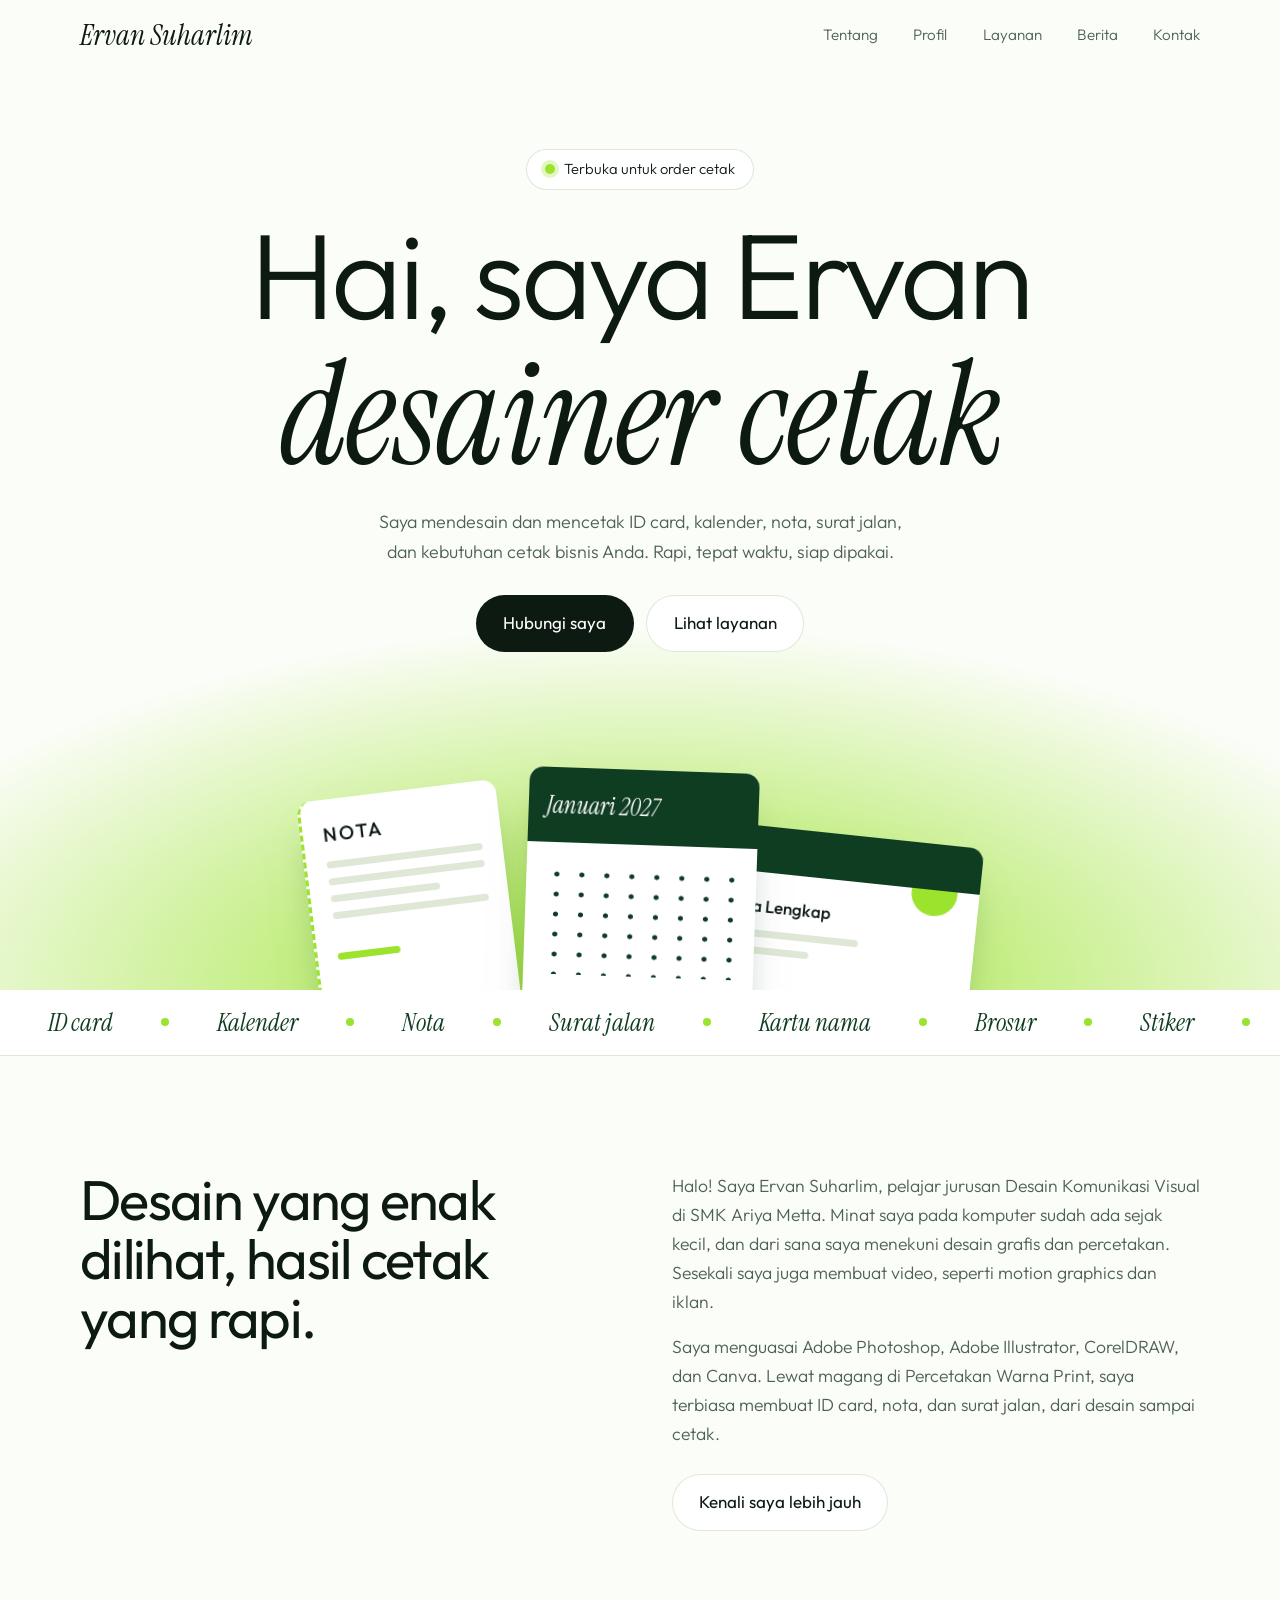
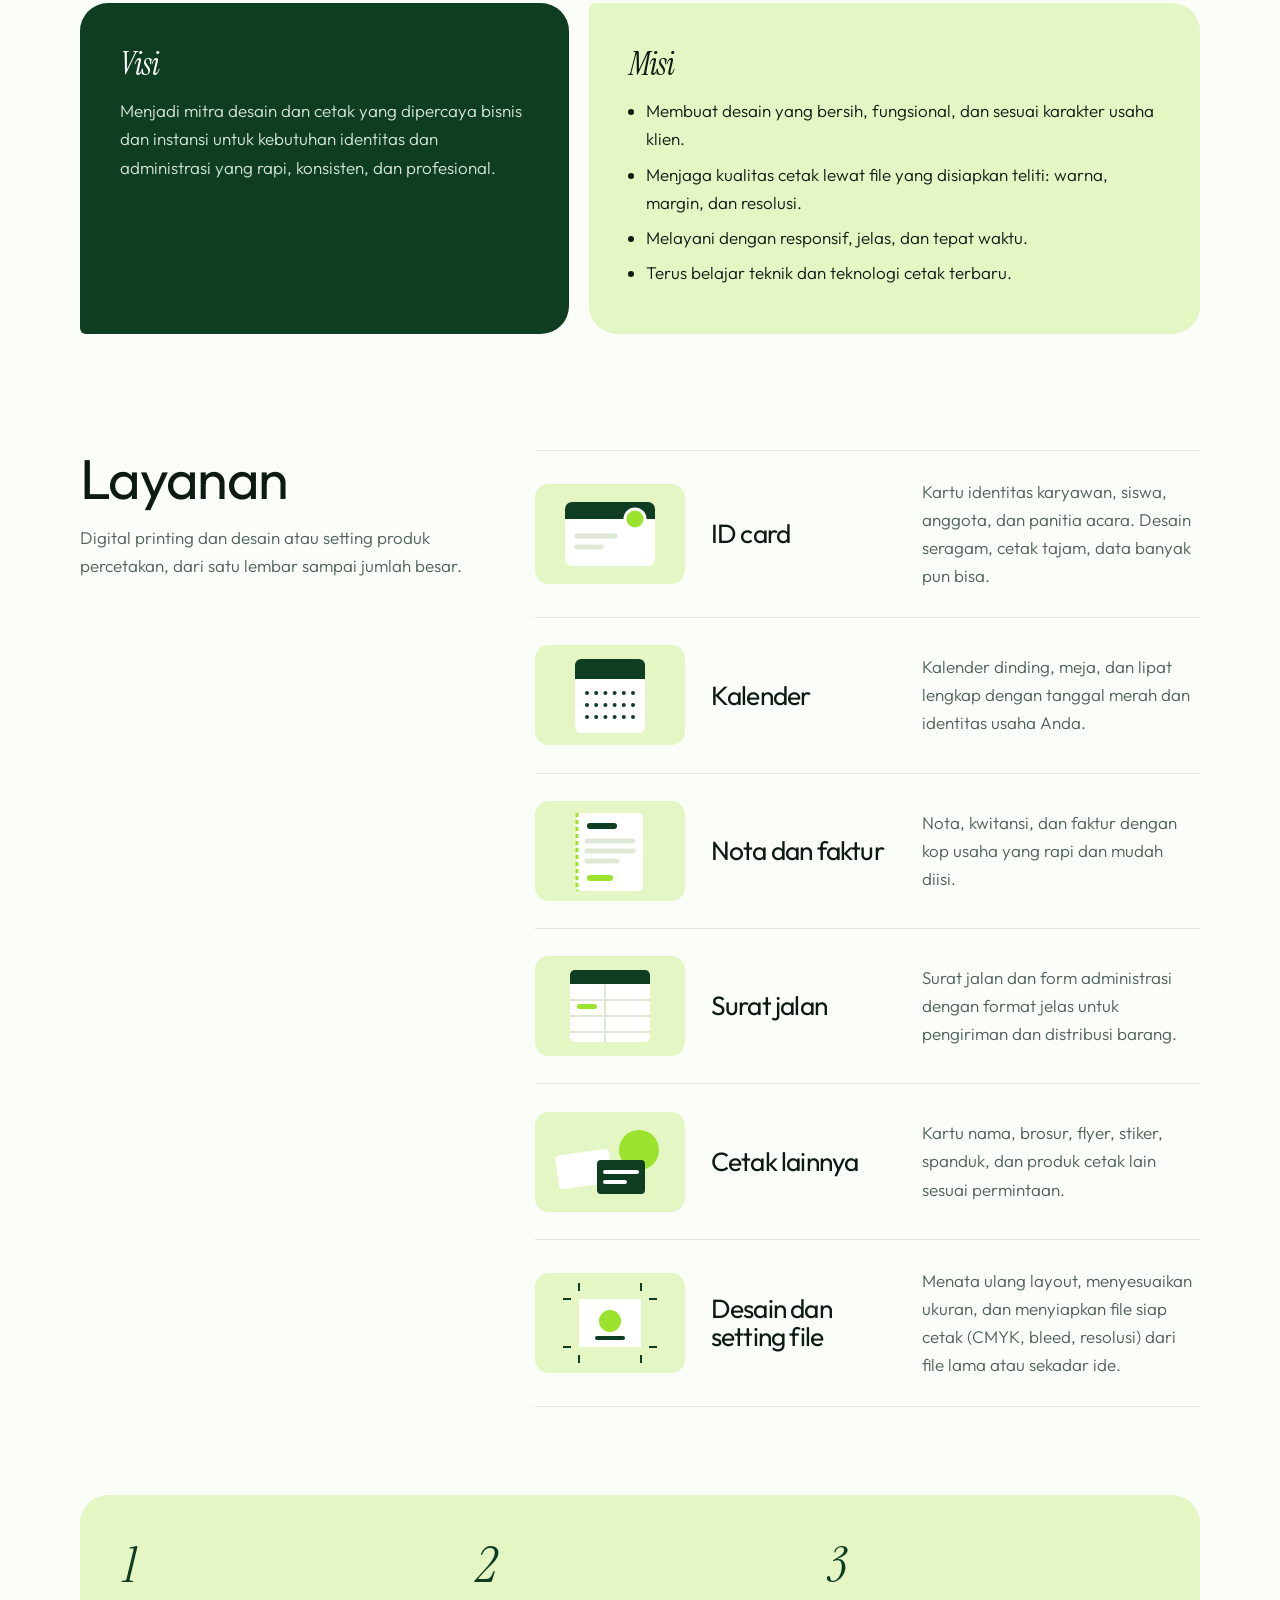
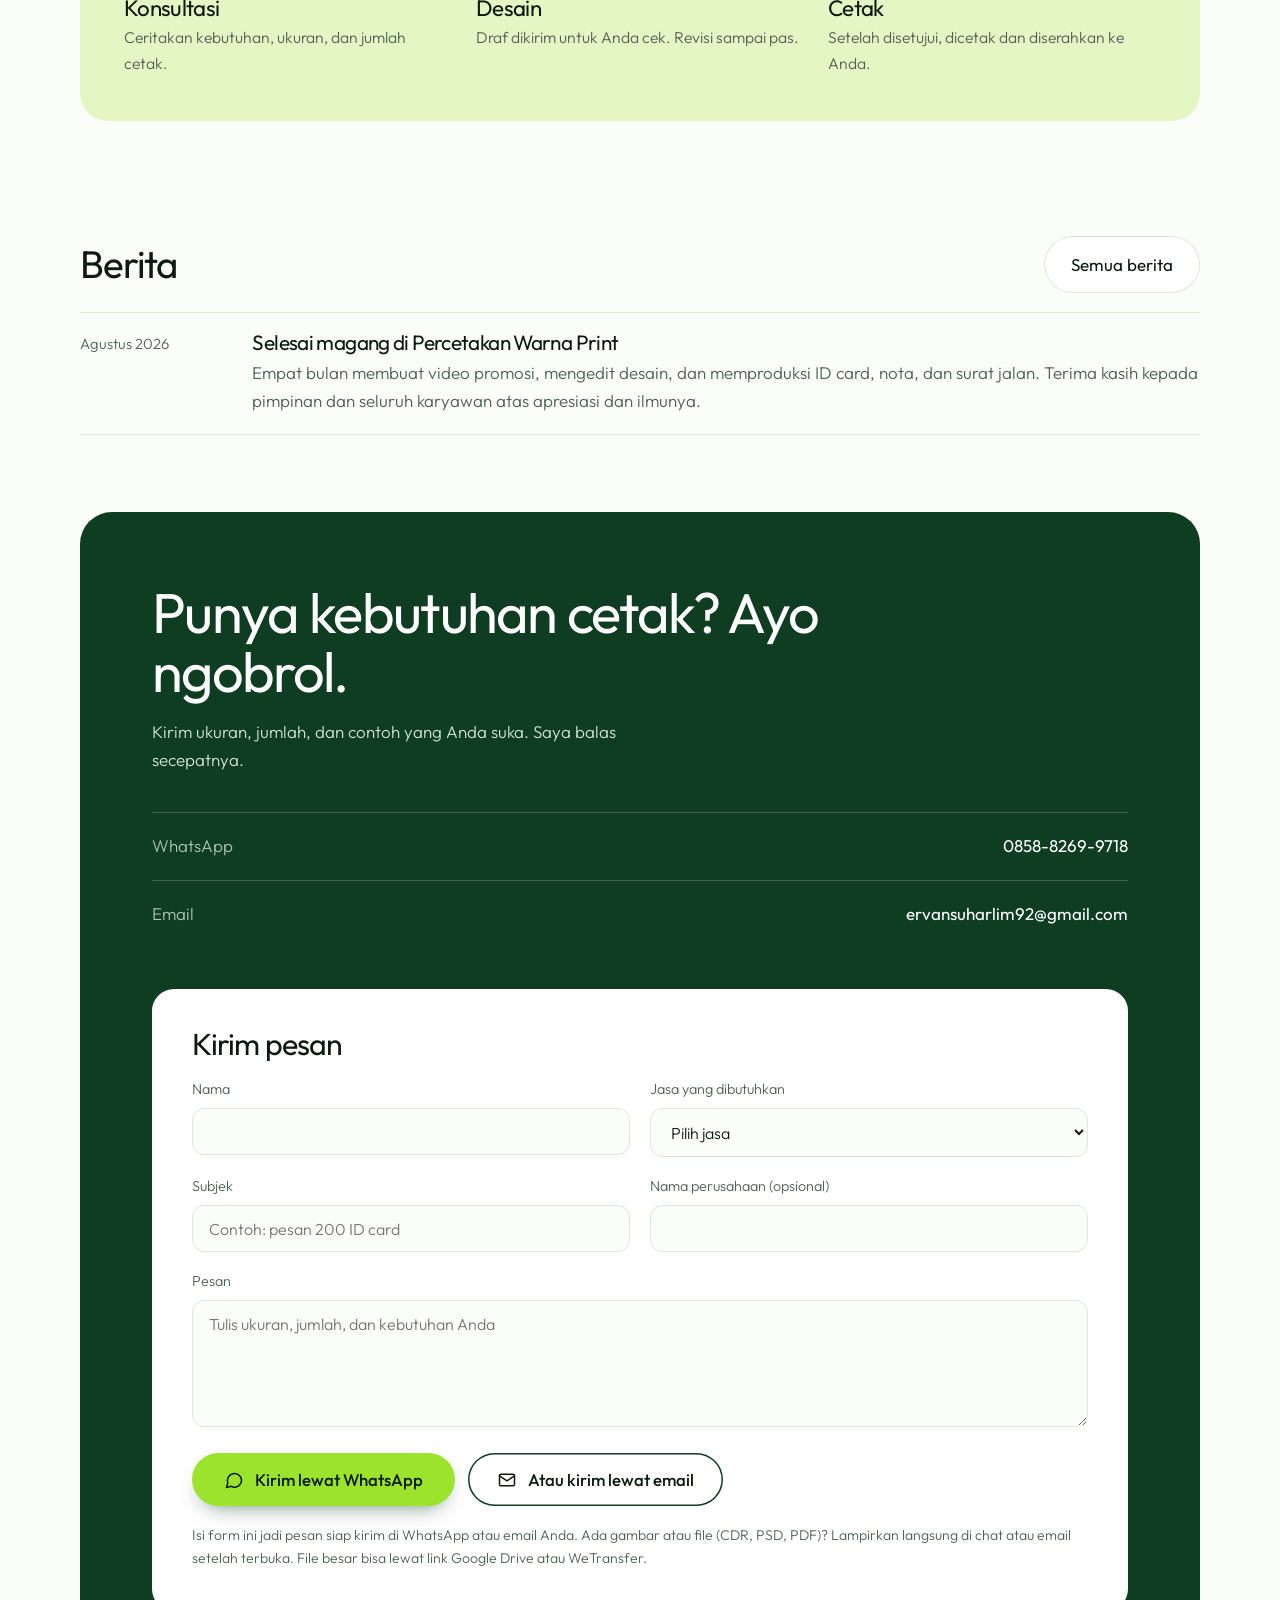
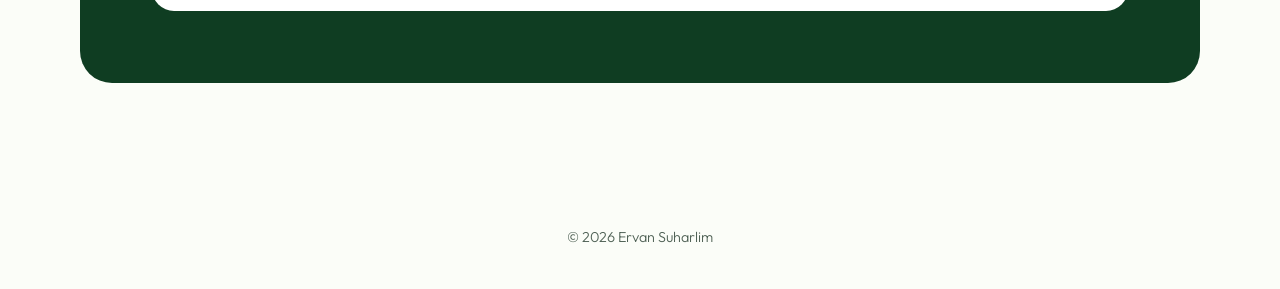
==== commit ce49ca15: "Change contact and profile" ====
--- a/index.html
+++ b/index.html
@@ -79,7 +79,7 @@
 .contact{background:var(--d);color:#fff;border-radius:32px;padding:clamp(28px,6vw,72px)}
 .contact h2{max-width:14em}
 .contact>p{color:#cfe2d4;margin:1rem 0 2.4rem;max-width:30rem}
-.links{display:grid;grid-template-columns:1fr 1fr;gap:0 40px}
+.links{display:grid;grid-template-columns:1fr;gap:0}
 .links a{display:flex;justify-content:space-between;gap:1rem;padding:1.2rem 0;border-top:1px solid rgba(255,255,255,.2);transition:color .2s,padding .2s}
 .links a:hover{color:var(--g);padding-left:.6rem}
 .links span{color:#a9c4b0}
@@ -102,21 +102,13 @@
 .ni .lk{display:inline-block;margin-top:.5rem;color:var(--d);text-decoration:underline;text-underline-offset:3px}
 .ni img{display:block;width:100%;max-width:520px;border-radius:14px;margin-top:1rem}
 .ni iframe{display:block;width:100%;max-width:504px;height:480px;border:0;border-radius:12px;margin-top:1rem}
-.form .lb{display:block;font-size:.9rem;color:var(--mut)}
-.drop{position:relative;display:flex;flex-direction:column;align-items:center;gap:.3rem;margin-top:.35rem;padding:1.5rem 1rem;text-align:center;border:2px dashed #b7d49a;border-radius:16px;background:var(--bg);cursor:pointer;transition:background .2s,border-color .2s}
-.drop:hover,.drop.on{background:var(--g2);border-color:var(--d)}
-.drop:focus-within{outline:3px solid var(--d);outline-offset:3px}
-.drop b{font-weight:500;color:var(--ink);background:var(--g);padding:.45rem 1.3rem;border-radius:99px;margin:.25rem 0}
-.drop span{font-size:.88rem}
-.drop input{position:absolute;opacity:0;width:1px;height:1px;margin:0;padding:0}
-.fl{list-style:none;padding:0;margin-top:.6rem;display:grid;gap:.4rem}
-.fl li{display:flex;align-items:center;gap:.8rem;padding:.5rem .7rem;border:1px solid var(--line);border-radius:10px;font-size:.92rem;overflow-wrap:anywhere}
-.fl img{width:46px;height:46px;object-fit:cover;border-radius:8px;flex:none;background:var(--g2)}
-.fl li span{flex:1;min-width:0}
-.form .fl button{all:unset;cursor:pointer;color:var(--d);text-decoration:underline;font-size:.88rem;flex:none}
-.form .fl button:focus-visible{outline:3px solid var(--d);outline-offset:2px}
 .form .send{display:inline-flex;align-items:center;gap:.7rem;padding:1rem 2rem;border-radius:99px;background:var(--g);color:var(--ink);font:500 1.05rem var(--sans);box-shadow:0 10px 22px -12px rgba(15,61,34,.7);transition:transform .2s,background .2s}
 .form .send:hover{background:#b3f055;transform:translateY(-2px)}
+.form .act{grid-column:1/-1;display:flex;gap:.8rem;flex-wrap:wrap}
+.form .alt{display:inline-flex;align-items:center;gap:.7rem;padding:1rem 1.8rem;border:0;border-radius:99px;background:#fff;color:var(--ink);box-shadow:inset 0 0 0 1.5px var(--d);font:500 1.05rem var(--sans);cursor:pointer;transition:background .2s,transform .2s}
+.form .alt:hover{background:var(--g2);transform:translateY(-2px)}
+.form .hint{grid-column:1/-1;font-size:.88rem;color:var(--mut)}
+.form textarea{resize:vertical;min-height:7rem;max-width:100%}
 footer{padding:28px 0 40px;text-align:center;color:var(--mut);font-size:.9rem}
 @media(max-width:820px){
 .menu{display:grid}
@@ -194,26 +186,18 @@
 <h2>Punya kebutuhan cetak? Ayo ngobrol.</h2>
 <p>Kirim ukuran, jumlah, dan contoh yang Anda suka. Saya balas secepatnya.</p>
 <div class="links">
-<a href="https://wa.me/6285882699718" target="_blank" rel="noopener"><span>WhatsApp</span><b>0858-8269-9718</b></a>
+<a href="https://wa.me/6285882699718?text=Halo%20Ervan%2C%20saya%20ingin%20bertanya%20soal%20jasa%20desain%20dan%20cetak." target="_blank" rel="noopener"><span>WhatsApp</span><b>0858-8269-9718</b></a>
 <a href="mailto:ervansuharlim92@gmail.com" target="_blank" rel="noopener"><span>Email</span><b>ervansuharlim92@gmail.com</b></a>
-<a href="https://instagram.com/ervansuharlim" target="_blank" rel="noopener"><span>Instagram</span><b>@ervansuharlim</b></a>
-<a href="https://www.linkedin.com/in/ervan-suharlim" target="_blank" rel="noopener"><span>LinkedIn</span><b>linkedin.com/in/ervan-suharlim</b></a>
 </div>
-<form class="form" id="f" action="https://formsubmit.co/4a077bae4e4ca70df0dfe36553abc1fa" method="POST" enctype="multipart/form-data" target="_blank">
-<h3>Kirim pesan langsung</h3>
-<input type="hidden" name="_subject" value="Pesan baru dari website portfolio"><input type="hidden" name="_template" value="table"><input type="hidden" name="_captcha" value="false"><input type="text" name="_honey" style="display:none" tabindex="-1" autocomplete="off">
+<form class="form" id="f">
+<h3>Kirim pesan</h3>
 <label>Nama<input name="Nama" required autocomplete="name"></label>
-<label>Email untuk balasan<input type="email" name="email" required autocomplete="email"></label>
 <label>Jasa yang dibutuhkan<select name="Jasa" required><option value="">Pilih jasa</option><option>Cetak ID card</option><option>Cetak kalender</option><option>Cetak nota atau faktur</option><option>Cetak surat jalan</option><option>Cetak lainnya</option><option>Desain atau setting file</option><option>Desain dan cetak</option><option>Lainnya</option></select></label>
 <label>Subjek<input name="Subjek" required placeholder="Contoh: pesan 200 ID card"></label>
-<label>Nomor telepon (opsional)<input type="tel" name="Telepon" autocomplete="tel"></label>
 <label>Nama perusahaan (opsional)<input name="Perusahaan" autocomplete="organization"></label>
 <label class="w">Pesan<textarea name="Pesan" rows="5" required placeholder="Tulis ukuran, jumlah, dan kebutuhan Anda"></textarea></label>
-<div class="w"><span class="lb">Lampirkan gambar (opsional)</span>
-<label class="drop" id="dz" for="fi"><b>Pilih gambar</b><span>Atau seret ke sini. Boleh lebih dari satu, total maksimal 10 MB.</span><input type="file" accept="image/*" id="fi" multiple></label>
-<ul class="fl" id="fl"></ul><div id="hx" hidden></div></div>
-<button class="send" type="submit"><svg viewBox="0 0 24 24" width="20" height="20" fill="none" stroke="currentColor" stroke-width="1.8" stroke-linecap="round" stroke-linejoin="round" aria-hidden="true"><path d="M21 3 10 14M21 3l-7 18-4-7-7-4z"/></svg>Kirim pesan</button>
-<p class="note" id="fn" role="status"></p>
+<div class="act"><button class="send" type="submit"><svg viewBox="0 0 24 24" width="20" height="20" fill="none" stroke="currentColor" stroke-width="1.8" stroke-linecap="round" stroke-linejoin="round" aria-hidden="true"><path d="M21 12a8.5 8.5 0 0 1-12.3 7.6L3 21l1.5-5.5A8.5 8.5 0 1 1 21 12z"/></svg>Kirim lewat WhatsApp</button><button class="alt" type="button" id="em"><svg viewBox="0 0 24 24" width="20" height="20" fill="none" stroke="currentColor" stroke-width="1.8" stroke-linecap="round" stroke-linejoin="round" aria-hidden="true"><rect x="3" y="5" width="18" height="14" rx="2"/><path d="m3 7 9 6 9-6"/></svg>Atau kirim lewat email</button></div>
+<p class="hint">Isi form ini jadi pesan siap kirim di WhatsApp atau email Anda. Ada gambar atau file (CDR, PSD, PDF)? Lampirkan langsung di chat atau email setelah terbuka. File besar bisa lewat link Google Drive atau WeTransfer.</p>
 </form>
 </div></div></section>
 </main>
@@ -224,23 +208,10 @@
 var n=document.getElementById('nav'),b=document.getElementById('mb');
 b.onclick=function(){var o=n.classList.toggle('open');b.setAttribute('aria-expanded',o)};
 n.querySelectorAll('ul a').forEach(function(a){a.onclick=function(){n.classList.remove('open');b.setAttribute('aria-expanded',false)}});
-var fi=document.getElementById('fi'),fn=document.getElementById('fn'),fl=document.getElementById('fl'),dz=document.getElementById('dz'),hx=document.getElementById('hx'),S=[],U=[],MAX=10485760,N=10;
-function sz(b){return b>1048576?(b/1048576).toFixed(1)+' MB':Math.ceil(b/1024)+' KB'}
-function sync(){U.forEach(function(u){URL.revokeObjectURL(u)});U=[];hx.innerHTML='';fl.innerHTML='';
-S.forEach(function(f,k){
-try{var h=document.createElement('input'),d=new DataTransfer();h.type='file';h.name=k?'attachment'+(k+1):'attachment';d.items.add(f);h.files=d.files;hx.appendChild(h)}catch(e){}
-var li=document.createElement('li'),im=document.createElement('img'),s=document.createElement('span'),b=document.createElement('button'),u=URL.createObjectURL(f);
-U.push(u);im.src=u;im.alt='';s.textContent=f.name+' ('+sz(f.size)+')';b.type='button';b.textContent='Hapus';
-b.onclick=function(){S.splice(k,1);sync();fn.textContent=''};li.appendChild(im);li.appendChild(s);li.appendChild(b);fl.appendChild(li)})}
-function add(L){var n=[];Array.prototype.forEach.call(L,function(f){if(/^image\//.test(f.type)&&!S.some(function(x){return x.name==f.name&&x.size==f.size}))n.push(f)});
-var t=S.concat(n).reduce(function(a,f){return a+f.size},0);
-if(S.length+n.length>N){fn.textContent='Maksimal '+N+' gambar.';return}
-if(t>MAX){fn.textContent='Total gambar lebih dari 10 MB. Kurangi atau kecilkan gambarnya.';return}
-S=S.concat(n);sync();fn.textContent=n.length<L.length?'Hanya file gambar yang bisa dilampirkan.':''}
-fi.onchange=function(){add(fi.files);fi.value=''};
-dz.ondragover=function(e){e.preventDefault();dz.classList.add('on')};dz.ondragleave=function(){dz.classList.remove('on')};
-dz.ondrop=function(e){e.preventDefault();dz.classList.remove('on');add(e.dataTransfer.files)};
-document.getElementById('f').onsubmit=function(){fn.textContent='Pesan dikirim di tab baru. Terima kasih, saya balas lewat email Anda.'};
+var F=document.getElementById('f');
+function msg(){var g=function(k){return F.elements[k].value.trim()},t='Halo Ervan, saya '+g('Nama')+'.\nJasa: '+g('Jasa')+'\nSubjek: '+g('Subjek'),c=g('Perusahaan');if(c)t+='\nPerusahaan: '+c;return t+'\nPesan: '+g('Pesan')}
+F.onsubmit=function(e){e.preventDefault();window.open('https://wa.me/6285882699718?text='+encodeURIComponent(msg()),'_blank','noopener')};
+document.getElementById('em').onclick=function(){if(!F.reportValidity())return;location.href='mailto:ervansuharlim92@gmail.com?subject='+encodeURIComponent(F.elements.Subjek.value.trim()+' ('+F.elements.Jasa.value+')')+'&body='+encodeURIComponent(msg())};
 </script>
 </body>
 </html>
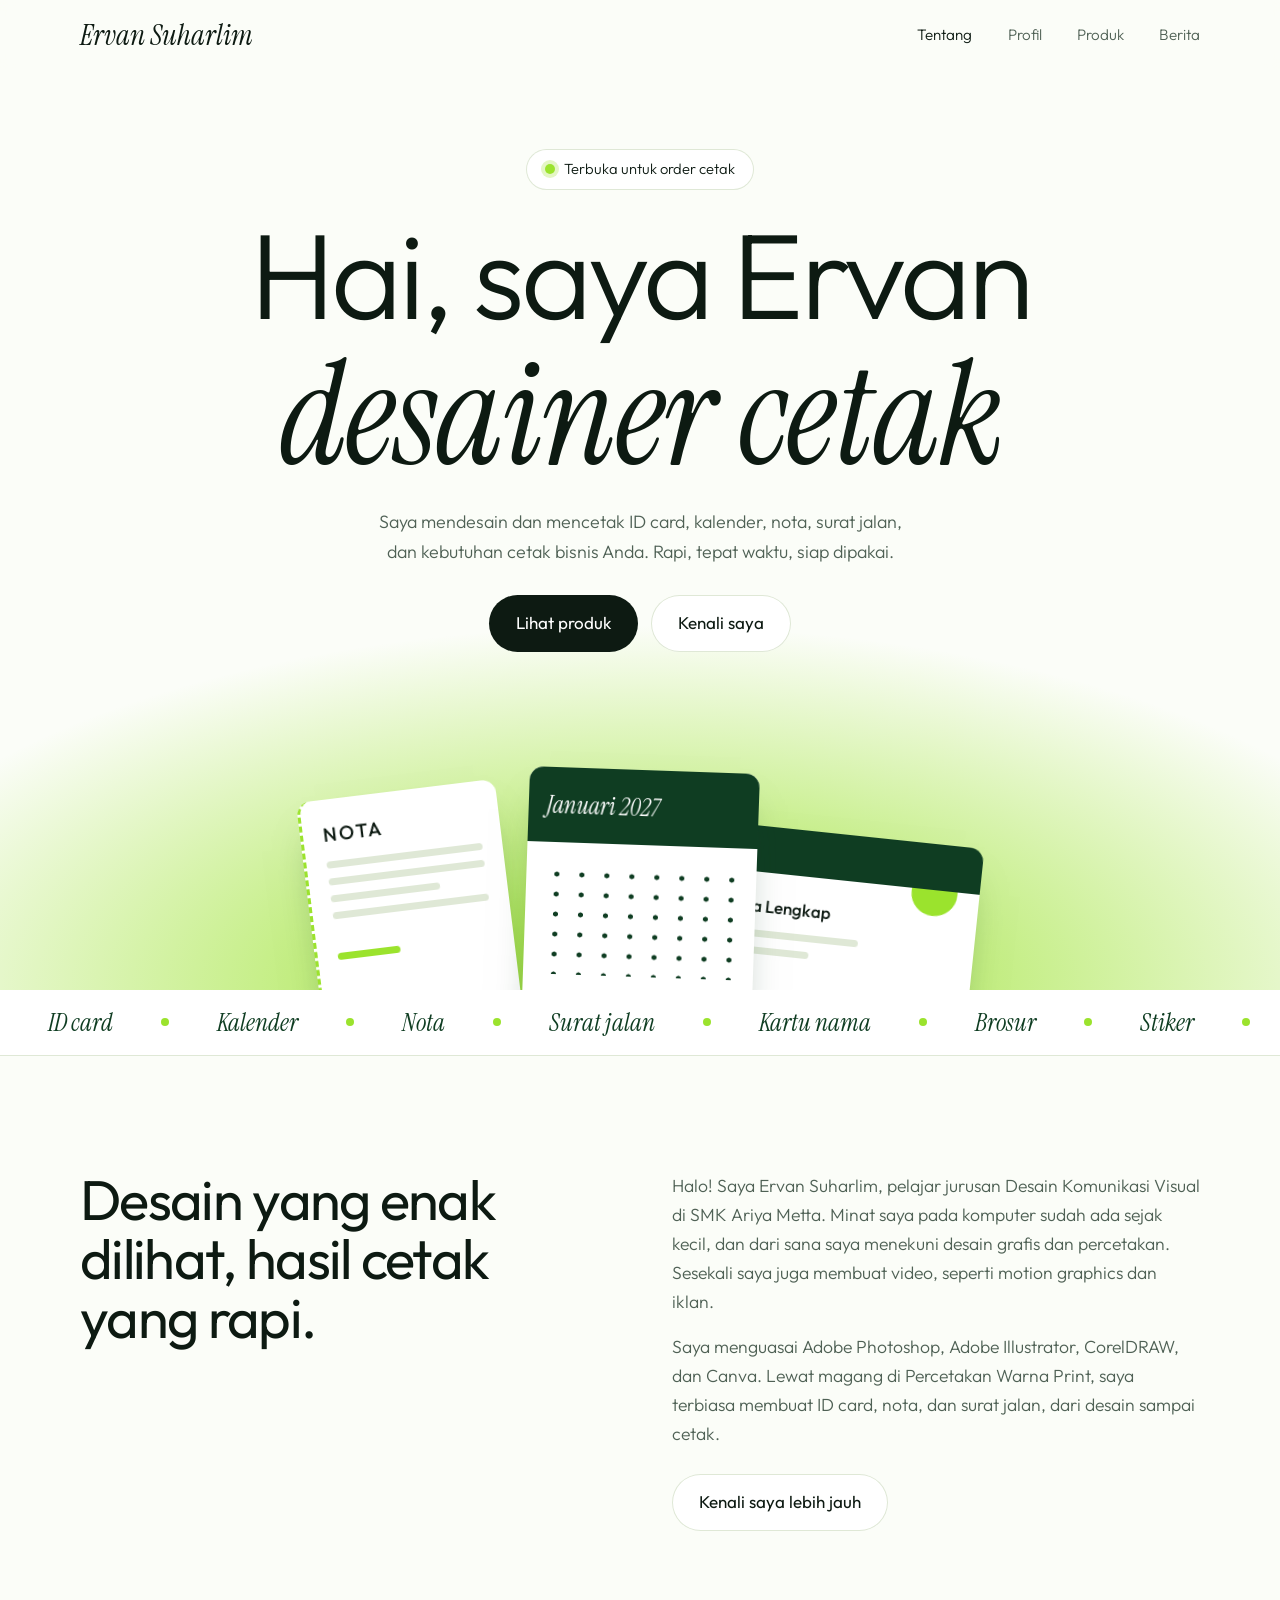
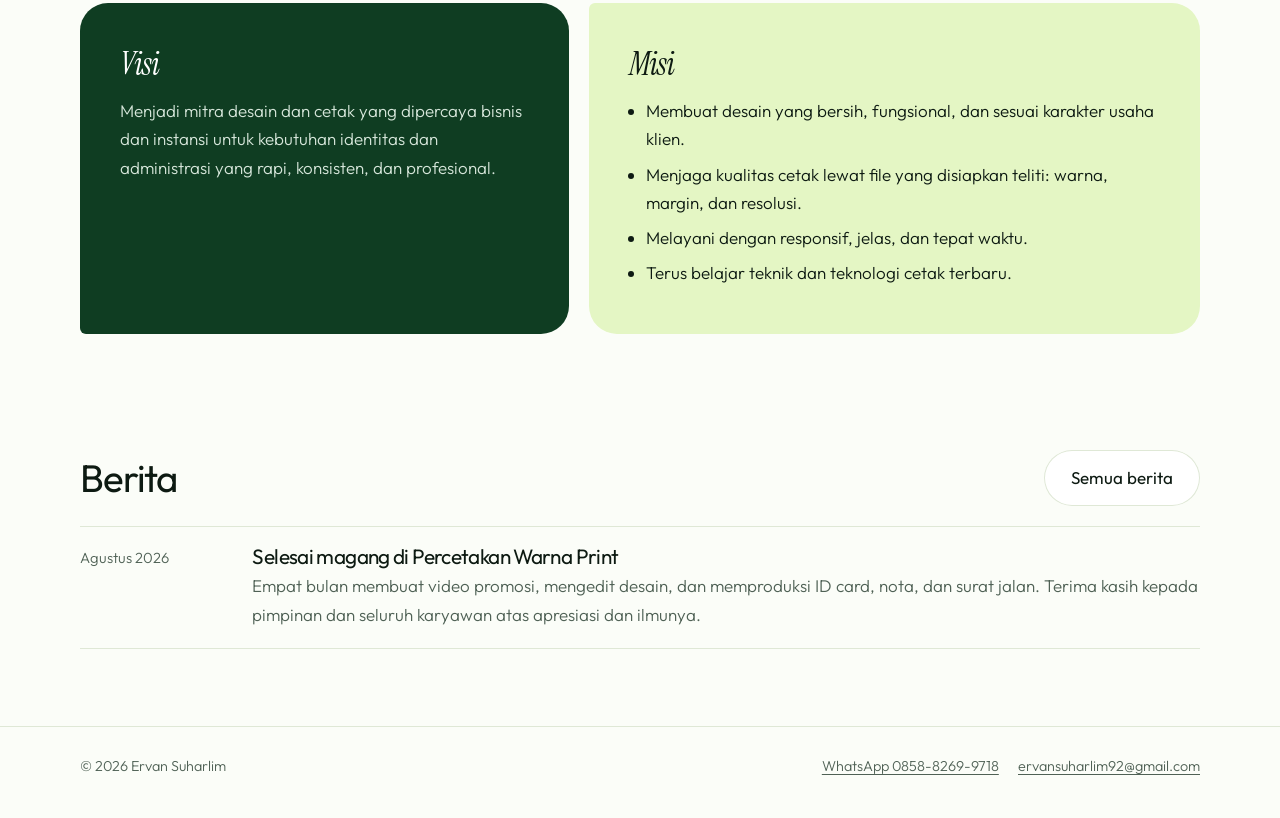
==== commit 3e648fa0: "Change website" ====
--- a/index.html
+++ b/index.html
@@ -9,131 +9,20 @@
 <link rel="icon" href="data:image/svg+xml,%3Csvg xmlns='http://www.w3.org/2000/svg' viewBox='0 0 32 32'%3E%3Crect width='32' height='32' rx='9' fill='%230f3d22'/%3E%3Ctext x='16' y='24' font-size='22' text-anchor='middle' fill='%239be32d' font-family='serif' font-style='italic'%3EE%3C/text%3E%3C/svg%3E">
 <link rel="preconnect" href="https://fonts.googleapis.com"><link rel="preconnect" href="https://fonts.gstatic.com" crossorigin>
 <link href="https://fonts.googleapis.com/css2?family=Instrument+Serif:ital@1&family=Outfit:wght@300;400;500&display=swap" rel="stylesheet">
-<style>
-:root{--g:#9be32d;--g2:#e4f6c4;--d:#0f3d22;--ink:#0d1a12;--mut:#4f6155;--bg:#fbfdf8;--line:#dfe8d6;--serif:'Instrument Serif',Georgia,serif;--sans:'Outfit',system-ui,-apple-system,'Segoe UI',Roboto,sans-serif}
-*{box-sizing:border-box;margin:0}
-html{scroll-behavior:smooth;scroll-padding-top:76px}
-body{font:300 17px/1.65 var(--sans);color:var(--ink);background:var(--bg);-webkit-font-smoothing:antialiased}
-a{color:inherit;text-decoration:none}
-a:focus-visible,button:focus-visible{outline:3px solid var(--d);outline-offset:3px}
-.wrap{width:min(1120px,100% - 40px);margin-inline:auto}
-h1,h2,h3{font-weight:400;line-height:1.05;letter-spacing:-.03em}
-h2{font-size:clamp(2.1rem,5vw,3.5rem)}
-.it{font:italic 400 1em/1 var(--serif);letter-spacing:-.01em}
-section{padding:clamp(64px,9vw,120px) 0}
-header{position:sticky;top:0;z-index:20;background:rgba(251,253,248,.88);backdrop-filter:blur(8px)}
-.nav{display:flex;align-items:center;justify-content:space-between;height:70px}
-.logo{font:italic 1.8rem var(--serif)}
-.nav ul{display:flex;gap:2.2rem;list-style:none;padding:0;font-size:.95rem;color:var(--mut)}
-.nav ul a:hover{color:var(--ink)}
-.menu{display:none;width:46px;height:46px;border-radius:50%;border:1px solid var(--line);background:#fff;cursor:pointer;place-items:center}
-.menu i{display:block;width:18px;height:2px;background:var(--ink);box-shadow:0 6px 0 var(--ink);margin-bottom:6px}
-.btn{display:inline-flex;align-items:center;padding:.9rem 1.7rem;border-radius:99px;background:var(--ink);color:#fff;font-weight:400;transition:transform .2s}
-.btn:hover{transform:translateY(-2px)}
-.btn.o{background:#fff;color:var(--ink);box-shadow:inset 0 0 0 1px var(--line)}
-.hero{padding:clamp(40px,7vw,80px) 0 0;text-align:center;overflow:hidden;background:radial-gradient(90% 55% at 50% 100%,var(--g),rgba(155,227,45,0) 72%),var(--bg)}
-.pill{display:inline-flex;align-items:center;gap:.6rem;padding:.45rem 1.1rem;border-radius:99px;background:#fff;box-shadow:0 0 0 1px var(--line);font-size:.92rem}
-.pill:before{content:"";width:10px;height:10px;border-radius:50%;background:var(--g);box-shadow:0 0 0 4px var(--g2)}
-.hero h1{font-size:clamp(3rem,9.5vw,7.6rem);margin:1.4rem 0 1.2rem;font-weight:300}
-.hero h1 .it{display:block;font-size:1.18em;margin-top:.04em}
-.hero p{max-width:34rem;margin:0 auto 1.8rem;color:var(--mut);font-size:1.12rem}
-.cta{display:flex;gap:.8rem;justify-content:center;flex-wrap:wrap}
-.stack{position:relative;height:290px;max-width:700px;margin:48px auto 0}
-.p{position:absolute;background:#fff;border-radius:14px;box-shadow:0 24px 40px -20px rgba(15,61,34,.5);text-align:left;overflow:hidden;animation:up 1s cubic-bezier(.2,.7,.2,1) both;transform:rotate(var(--r))}
-.p i{display:block;height:7px;border-radius:4px;background:var(--line);margin:10px 0}
-.nota{--r:-7deg;left:3%;bottom:-60px;width:200px;height:260px;padding:20px;border-left:3px dashed var(--g);animation-delay:.1s}
-.nota b{font-weight:500;font-size:1.2rem;letter-spacing:.12em}
-.kal{--r:2deg;left:50%;margin-left:-115px;bottom:-70px;width:230px;height:290px;z-index:2;animation-delay:.25s}
-.kal b{display:block;background:var(--d);color:#fff;font:italic 400 1.5rem var(--serif);padding:22px 18px}
-.kal div{height:110px;margin:22px 18px;background:radial-gradient(circle,var(--d) 2.2px,transparent 2.8px) 0 0/25px 20px}
-.idc{--r:6deg;right:2%;bottom:-20px;width:280px;height:176px;border-top:46px solid var(--d);padding:14px 18px;animation-delay:.4s}
-.idc .av{position:absolute;right:18px;top:-24px;width:54px;height:54px;border-radius:50%;background:var(--g);border:4px solid #fff}
-.idc b{font-weight:500;display:block;margin-top:6px}
-@keyframes up{from{opacity:0;transform:translateY(80px) rotate(var(--r))}}
-.mq{overflow:hidden;padding:1rem 0;background:#fff;border-bottom:1px solid var(--line)}
-.mq div{display:flex;width:max-content;animation:mq 30s linear infinite}
-.mq span{display:flex;align-items:center;gap:3rem;padding-left:3rem;font:italic 1.55rem var(--serif);color:var(--d)}
-.mq span:after{content:"";width:8px;height:8px;border-radius:50%;background:var(--g)}
-@keyframes mq{to{transform:translateX(-50%)}}
-.about{display:grid;grid-template-columns:1fr 1fr;gap:clamp(24px,5vw,72px);align-items:start}
-.about p+p{margin-top:1rem}
-.about p{color:var(--mut);font-size:1.1rem}
-.vm{display:grid;grid-template-columns:1fr 1.25fr;gap:20px;margin-top:clamp(40px,6vw,72px)}
-.vm>div{padding:clamp(24px,4vw,40px)}
-.visi{background:var(--d);color:#fff;border-radius:28px 28px 28px 6px}
-.misi{background:var(--g2);border-radius:6px 28px 28px 28px}
-.vm h3{font:italic 400 2rem var(--serif);margin-bottom:.8rem}
-.visi p{color:#d6e6da}
-.misi ul{padding-left:1.1rem}.misi li{margin:.45rem 0}
-.svc{display:grid;grid-template-columns:1fr 1.7fr;gap:clamp(24px,5vw,72px)}
-.svc>div:first-child{position:sticky;top:100px;align-self:start}
-.svc>div:first-child p{margin-top:1rem;color:var(--mut)}
-.row{display:grid;grid-template-columns:150px 1fr 1.5fr;align-items:center;gap:.6rem 1.6rem;padding:1.7rem 0;border-top:1px solid var(--line)}
-.row:last-child{border-bottom:1px solid var(--line)}
-.row h3{font-size:1.65rem}
-.row p{color:var(--mut)}
-.steps{margin-top:clamp(48px,7vw,88px);background:var(--g2);border-radius:28px;padding:clamp(24px,4vw,44px);display:grid;grid-template-columns:repeat(3,1fr);gap:24px}
-.steps b{font:italic 400 3.2rem/1 var(--serif);color:var(--d)}
-.steps h3{font-size:1.4rem;margin:.4rem 0 .3rem}
-.steps p{color:var(--mut);font-size:.98rem}
-.contact{background:var(--d);color:#fff;border-radius:32px;padding:clamp(28px,6vw,72px)}
-.contact h2{max-width:14em}
-.contact>p{color:#cfe2d4;margin:1rem 0 2.4rem;max-width:30rem}
-.links{display:grid;grid-template-columns:1fr;gap:0}
-.links a{display:flex;justify-content:space-between;gap:1rem;padding:1.2rem 0;border-top:1px solid rgba(255,255,255,.2);transition:color .2s,padding .2s}
-.links a:hover{color:var(--g);padding-left:.6rem}
-.links span{color:#a9c4b0}
-.links b{font-weight:400;overflow-wrap:anywhere;text-align:right}
-.th{width:150px;height:100px;border-radius:14px;background:var(--g2)}
-.form{display:grid;grid-template-columns:1fr 1fr;gap:18px 20px;margin-top:2.6rem;background:#fff;color:var(--ink);border-radius:22px;padding:clamp(22px,4vw,40px)}
-.form h3{font-size:1.9rem}.form h3,.form .w,.form button,.form .note{grid-column:1/-1}
-.form label{display:block;font-size:.9rem;color:var(--mut)}
-.form input,.form select,.form textarea{width:100%;margin-top:.35rem;padding:.8rem 1rem;border:1px solid var(--line);border-radius:12px;font:300 1rem var(--sans);color:var(--ink);background:var(--bg)}
-.form input:focus,.form select:focus,.form textarea:focus{outline:2px solid var(--d);border-color:transparent}
-.form button{justify-self:start;border:0;cursor:pointer;font:400 1rem var(--sans)}
-.form .note{font-size:.9rem;color:var(--mut);min-height:1.2em}
-.nh{display:flex;justify-content:space-between;align-items:center;gap:1rem;flex-wrap:wrap;margin-bottom:1.2rem}
-.nh h2{font-size:clamp(1.8rem,3.6vw,2.4rem)}
-.ni{display:grid;grid-template-columns:150px 1fr;gap:.3rem 1.4rem;padding:1.2rem 0;border-top:1px solid var(--line)}
-.ni:last-child{border-bottom:1px solid var(--line)}
-.ni time{color:var(--mut);font-size:.92rem}
-.ni h3{font-size:1.3rem}
-.ni p{color:var(--mut);margin-top:.3rem}
-.ni .lk{display:inline-block;margin-top:.5rem;color:var(--d);text-decoration:underline;text-underline-offset:3px}
-.ni img{display:block;width:100%;max-width:520px;border-radius:14px;margin-top:1rem}
-.ni iframe{display:block;width:100%;max-width:504px;height:480px;border:0;border-radius:12px;margin-top:1rem}
-.form .send{display:inline-flex;align-items:center;gap:.7rem;padding:1rem 2rem;border-radius:99px;background:var(--g);color:var(--ink);font:500 1.05rem var(--sans);box-shadow:0 10px 22px -12px rgba(15,61,34,.7);transition:transform .2s,background .2s}
-.form .send:hover{background:#b3f055;transform:translateY(-2px)}
-.form .act{grid-column:1/-1;display:flex;gap:.8rem;flex-wrap:wrap}
-.form .alt{display:inline-flex;align-items:center;gap:.7rem;padding:1rem 1.8rem;border:0;border-radius:99px;background:#fff;color:var(--ink);box-shadow:inset 0 0 0 1.5px var(--d);font:500 1.05rem var(--sans);cursor:pointer;transition:background .2s,transform .2s}
-.form .alt:hover{background:var(--g2);transform:translateY(-2px)}
-.form .hint{grid-column:1/-1;font-size:.88rem;color:var(--mut)}
-.form textarea{resize:vertical;min-height:7rem;max-width:100%}
-footer{padding:28px 0 40px;text-align:center;color:var(--mut);font-size:.9rem}
-@media(max-width:820px){
-.menu{display:grid}
-.nav ul{display:none;position:absolute;top:70px;left:0;right:0;flex-direction:column;gap:0;background:var(--bg);padding:8px 20px 16px;border-bottom:1px solid var(--line)}
-.nav.open ul{display:flex}.nav ul a{display:block;padding:.8rem 0;font-size:1.1rem}
-.about,.vm,.svc,.row,.steps,.links,.ni{grid-template-columns:1fr}
-.svc>div:first-child{position:static}
-.form{grid-template-columns:1fr}.th{width:180px;height:120px}
-}
-@media(max-width:620px){.stack{transform:scale(.6);transform-origin:50% 100%;margin-top:-90px}}
-@media(prefers-reduced-motion:reduce){*{animation:none!important;scroll-behavior:auto!important}}
-</style>
+<link rel="stylesheet" href="style.css">
 </head>
 <body>
 <header><div class="wrap nav" id="nav">
 <a class="logo" href="#beranda">Ervan Suharlim</a>
 <button class="menu" aria-label="Buka menu" aria-expanded="false" id="mb"><i></i></button>
-<ul><li><a href="#tentang">Tentang</a></li><li><a href="profil.html">Profil</a></li><li><a href="#layanan">Layanan</a></li><li><a href="berita.html">Berita</a></li><li><a href="#kontak">Kontak</a></li></ul>
+<ul><li><a href="#tentang" aria-current="page">Tentang</a></li><li><a href="profil.html">Profil</a></li><li><a href="produk.html">Produk</a></li><li><a href="berita.html">Berita</a></li></ul>
 </div></header>
 <main>
 <div class="hero" id="beranda"><div class="wrap">
 <span class="pill">Terbuka untuk order cetak</span>
 <h1>Hai, saya Ervan <span class="it">desainer cetak</span></h1>
 <p>Saya mendesain dan mencetak ID card, kalender, nota, surat jalan, dan kebutuhan cetak bisnis Anda. Rapi, tepat waktu, siap dipakai.</p>
-<div class="cta"><a class="btn" href="#kontak">Hubungi saya</a><a class="btn o" href="#layanan">Lihat layanan</a></div>
+<div class="cta"><a class="btn" href="produk.html">Lihat produk</a><a class="btn o" href="#tentang">Kenali saya</a></div>
 <div class="stack" aria-hidden="true">
 <div class="p nota"><b>NOTA</b><i></i><i></i><i style="width:70%"></i><i></i><i style="width:40%;margin-top:34px;background:var(--g)"></i></div>
 <div class="p kal"><b>Januari 2027</b><div></div></div>
@@ -161,57 +50,18 @@
 <li>Terus belajar teknik dan teknologi cetak terbaru.</li></ul></div>
 </div></div></section>
 
-<section id="layanan" style="padding-top:0"><div class="wrap">
-<div class="svc">
-<div><h2>Layanan</h2><p>Digital printing dan desain atau setting produk percetakan, dari satu lembar sampai jumlah besar.</p></div>
-<div>
-<div class="row"><svg class="th" viewBox="0 0 150 100" aria-hidden="true"><rect x="30" y="18" width="90" height="64" rx="7" fill="#fff"/><path d="M30 25a7 7 0 0 1 7-7h76a7 7 0 0 1 7 7v10H30z" fill="#0f3d22"/><circle cx="100" cy="35" r="10" fill="#9be32d" stroke="#fff" stroke-width="3"/><path d="M42 52h38M42 63h24" stroke="#dfe8d6" stroke-width="5" stroke-linecap="round"/></svg><h3>ID card</h3><p>Kartu identitas karyawan, siswa, anggota, dan panitia acara. Desain seragam, cetak tajam, data banyak pun bisa.</p></div>
-<div class="row"><svg class="th" viewBox="0 0 150 100" aria-hidden="true"><rect x="40" y="14" width="70" height="74" rx="6" fill="#fff"/><path d="M46 14h58a6 6 0 0 1 6 6v14H40V20a6 6 0 0 1 6-6z" fill="#0f3d22"/><path d="M52 48h46M52 60h46M52 72h46" stroke="#0f3d22" stroke-width="4" stroke-linecap="round" stroke-dasharray="0 9.2"/></svg><h3>Kalender</h3><p>Kalender dinding, meja, dan lipat lengkap dengan tanggal merah dan identitas usaha Anda.</p></div>
-<div class="row"><svg class="th" viewBox="0 0 150 100" aria-hidden="true"><rect x="42" y="12" width="66" height="78" rx="5" fill="#fff"/><path d="M42 12v78" stroke="#9be32d" stroke-width="3" stroke-dasharray="4 3"/><rect x="52" y="22" width="30" height="6" rx="3" fill="#0f3d22"/><path d="M52 40h46M52 50h46M52 60h30" stroke="#dfe8d6" stroke-width="5" stroke-linecap="round"/><rect x="52" y="74" width="26" height="6" rx="3" fill="#9be32d"/></svg><h3>Nota dan faktur</h3><p>Nota, kwitansi, dan faktur dengan kop usaha yang rapi dan mudah diisi.</p></div>
-<div class="row"><svg class="th" viewBox="0 0 150 100" aria-hidden="true"><rect x="35" y="14" width="80" height="72" rx="5" fill="#fff"/><path d="M40 14h70a5 5 0 0 1 5 5v9H35v-9a5 5 0 0 1 5-5z" fill="#0f3d22"/><path d="M35 44h80M35 60h80M35 76h80M70 28v58" stroke="#dfe8d6" stroke-width="2"/><rect x="42" y="48" width="20" height="5" rx="2.5" fill="#9be32d"/></svg><h3>Surat jalan</h3><p>Surat jalan dan form administrasi dengan format jelas untuk pengiriman dan distribusi barang.</p></div>
-<div class="row"><svg class="th" viewBox="0 0 150 100" aria-hidden="true"><rect x="22" y="40" width="54" height="34" rx="4" fill="#fff" transform="rotate(-8 49 57)"/><circle cx="104" cy="38" r="20" fill="#9be32d"/><rect x="62" y="48" width="48" height="34" rx="4" fill="#0f3d22"/><path d="M70 60h32M70 70h20" stroke="#fff" stroke-width="4" stroke-linecap="round"/></svg><h3>Cetak lainnya</h3><p>Kartu nama, brosur, flyer, stiker, spanduk, dan produk cetak lain sesuai permintaan.</p></div>
-<div class="row"><svg class="th" viewBox="0 0 150 100" aria-hidden="true"><rect x="44" y="26" width="62" height="48" fill="#fff"/><path d="M36 26h-8M44 18v-8M114 26h8M106 18v-8M36 74h-8M44 82v8M114 74h8M106 82v8" stroke="#0f3d22" stroke-width="2"/><circle cx="75" cy="48" r="11" fill="#9be32d"/><path d="M62 65h26" stroke="#0f3d22" stroke-width="4" stroke-linecap="round"/></svg><h3>Desain dan setting file</h3><p>Menata ulang layout, menyesuaikan ukuran, dan menyiapkan file siap cetak (CMYK, bleed, resolusi) dari file lama atau sekadar ide.</p></div>
-</div></div>
-<div class="steps">
-<div><b>1</b><h3>Konsultasi</h3><p>Ceritakan kebutuhan, ukuran, dan jumlah cetak.</p></div>
-<div><b>2</b><h3>Desain</h3><p>Draf dikirim untuk Anda cek. Revisi sampai pas.</p></div>
-<div><b>3</b><h3>Cetak</h3><p>Setelah disetujui, dicetak dan diserahkan ke Anda.</p></div>
-</div></div></section>
-
 <section id="berita" style="padding:0 0 clamp(48px,6vw,80px)"><div class="wrap">
 <div class="nh"><h2>Berita</h2><a class="btn o" href="berita.html">Semua berita</a></div>
 <div id="nl"></div></div></section>
 
-<section id="kontak" style="padding-top:0"><div class="wrap"><div class="contact">
-<h2>Punya kebutuhan cetak? Ayo ngobrol.</h2>
-<p>Kirim ukuran, jumlah, dan contoh yang Anda suka. Saya balas secepatnya.</p>
-<div class="links">
-<a href="https://wa.me/6285882699718?text=Halo%20Ervan%2C%20saya%20ingin%20bertanya%20soal%20jasa%20desain%20dan%20cetak." target="_blank" rel="noopener"><span>WhatsApp</span><b>0858-8269-9718</b></a>
-<a href="mailto:ervansuharlim92@gmail.com" target="_blank" rel="noopener"><span>Email</span><b>ervansuharlim92@gmail.com</b></a>
-</div>
-<form class="form" id="f">
-<h3>Kirim pesan</h3>
-<label>Nama<input name="Nama" required autocomplete="name"></label>
-<label>Jasa yang dibutuhkan<select name="Jasa" required><option value="">Pilih jasa</option><option>Cetak ID card</option><option>Cetak kalender</option><option>Cetak nota atau faktur</option><option>Cetak surat jalan</option><option>Cetak lainnya</option><option>Desain atau setting file</option><option>Desain dan cetak</option><option>Lainnya</option></select></label>
-<label>Subjek<input name="Subjek" required placeholder="Contoh: pesan 200 ID card"></label>
-<label>Nama perusahaan (opsional)<input name="Perusahaan" autocomplete="organization"></label>
-<label class="w">Pesan<textarea name="Pesan" rows="5" required placeholder="Tulis ukuran, jumlah, dan kebutuhan Anda"></textarea></label>
-<div class="act"><button class="send" type="submit"><svg viewBox="0 0 24 24" width="20" height="20" fill="none" stroke="currentColor" stroke-width="1.8" stroke-linecap="round" stroke-linejoin="round" aria-hidden="true"><path d="M21 12a8.5 8.5 0 0 1-12.3 7.6L3 21l1.5-5.5A8.5 8.5 0 1 1 21 12z"/></svg>Kirim lewat WhatsApp</button><button class="alt" type="button" id="em"><svg viewBox="0 0 24 24" width="20" height="20" fill="none" stroke="currentColor" stroke-width="1.8" stroke-linecap="round" stroke-linejoin="round" aria-hidden="true"><rect x="3" y="5" width="18" height="14" rx="2"/><path d="m3 7 9 6 9-6"/></svg>Atau kirim lewat email</button></div>
-<p class="hint">Isi form ini jadi pesan siap kirim di WhatsApp atau email Anda. Ada gambar atau file (CDR, PSD, PDF)? Lampirkan langsung di chat atau email setelah terbuka. File besar bisa lewat link Google Drive atau WeTransfer.</p>
-</form>
-</div></div></section>
 </main>
-<footer>&copy; 2026 Ervan Suharlim</footer>
+<footer><div class="wrap fo"><span>&copy; 2026 Ervan Suharlim</span><span><a href="https://wa.me/6285882699718" target="_blank" rel="noopener">WhatsApp 0858-8269-9718</a><a href="mailto:ervansuharlim92@gmail.com">ervansuharlim92@gmail.com</a></span></div></footer>
 <script src="berita.js"></script>
 <script>
 renderBerita(document.getElementById('nl'),3);
 var n=document.getElementById('nav'),b=document.getElementById('mb');
 b.onclick=function(){var o=n.classList.toggle('open');b.setAttribute('aria-expanded',o)};
 n.querySelectorAll('ul a').forEach(function(a){a.onclick=function(){n.classList.remove('open');b.setAttribute('aria-expanded',false)}});
-var F=document.getElementById('f');
-function msg(){var g=function(k){return F.elements[k].value.trim()},t='Halo Ervan, saya '+g('Nama')+'.\nJasa: '+g('Jasa')+'\nSubjek: '+g('Subjek'),c=g('Perusahaan');if(c)t+='\nPerusahaan: '+c;return t+'\nPesan: '+g('Pesan')}
-F.onsubmit=function(e){e.preventDefault();window.open('https://wa.me/6285882699718?text='+encodeURIComponent(msg()),'_blank','noopener')};
-document.getElementById('em').onclick=function(){if(!F.reportValidity())return;location.href='mailto:ervansuharlim92@gmail.com?subject='+encodeURIComponent(F.elements.Subjek.value.trim()+' ('+F.elements.Jasa.value+')')+'&body='+encodeURIComponent(msg())};
 </script>
 </body>
 </html>
--- a/style.css
+++ b/style.css
@@ -0,0 +1,144 @@
+
+:root{--g:#9be32d;--g2:#e4f6c4;--d:#0f3d22;--ink:#0d1a12;--mut:#4f6155;--bg:#fbfdf8;--line:#dfe8d6;--serif:'Instrument Serif',Georgia,serif;--sans:'Outfit',system-ui,-apple-system,'Segoe UI',Roboto,sans-serif}
+*{box-sizing:border-box;margin:0}
+html{scroll-behavior:smooth;scroll-padding-top:76px}
+body{font:300 17px/1.65 var(--sans);color:var(--ink);background:var(--bg);-webkit-font-smoothing:antialiased}
+a{color:inherit;text-decoration:none}
+a:focus-visible,button:focus-visible{outline:3px solid var(--d);outline-offset:3px}
+.wrap{width:min(1120px,100% - 40px);margin-inline:auto}
+h1,h2,h3{font-weight:400;line-height:1.05;letter-spacing:-.03em}
+h2{font-size:clamp(2.1rem,5vw,3.5rem)}
+.it{font:italic 400 1em/1 var(--serif);letter-spacing:-.01em}
+section{padding:clamp(64px,9vw,120px) 0}
+header{position:sticky;top:0;z-index:20;background:rgba(251,253,248,.88);backdrop-filter:blur(8px)}
+.nav{display:flex;align-items:center;justify-content:space-between;height:70px}
+.logo{font:italic 1.8rem var(--serif)}
+.nav ul{display:flex;gap:2.2rem;list-style:none;padding:0;font-size:.95rem;color:var(--mut)}
+.nav ul a:hover{color:var(--ink)}
+.menu{display:none;width:46px;height:46px;border-radius:50%;border:1px solid var(--line);background:#fff;cursor:pointer;place-items:center}
+.menu i{display:block;width:18px;height:2px;background:var(--ink);box-shadow:0 6px 0 var(--ink);margin-bottom:6px}
+.btn{display:inline-flex;align-items:center;padding:.9rem 1.7rem;border-radius:99px;background:var(--ink);color:#fff;font-weight:400;transition:transform .2s}
+.btn:hover{transform:translateY(-2px)}
+.btn.o{background:#fff;color:var(--ink);box-shadow:inset 0 0 0 1px var(--line)}
+.hero{padding:clamp(40px,7vw,80px) 0 0;text-align:center;overflow:hidden;background:radial-gradient(90% 55% at 50% 100%,var(--g),rgba(155,227,45,0) 72%),var(--bg)}
+.pill{display:inline-flex;align-items:center;gap:.6rem;padding:.45rem 1.1rem;border-radius:99px;background:#fff;box-shadow:0 0 0 1px var(--line);font-size:.92rem}
+.pill:before{content:"";width:10px;height:10px;border-radius:50%;background:var(--g);box-shadow:0 0 0 4px var(--g2)}
+.hero h1{font-size:clamp(3rem,9.5vw,7.6rem);margin:1.4rem 0 1.2rem;font-weight:300}
+.hero h1 .it{display:block;font-size:1.18em;margin-top:.04em}
+.hero p{max-width:34rem;margin:0 auto 1.8rem;color:var(--mut);font-size:1.12rem}
+.cta{display:flex;gap:.8rem;justify-content:center;flex-wrap:wrap}
+.stack{position:relative;height:290px;max-width:700px;margin:48px auto 0}
+.p{position:absolute;background:#fff;border-radius:14px;box-shadow:0 24px 40px -20px rgba(15,61,34,.5);text-align:left;overflow:hidden;animation:up 1s cubic-bezier(.2,.7,.2,1) both;transform:rotate(var(--r))}
+.p i{display:block;height:7px;border-radius:4px;background:var(--line);margin:10px 0}
+.nota{--r:-7deg;left:3%;bottom:-60px;width:200px;height:260px;padding:20px;border-left:3px dashed var(--g);animation-delay:.1s}
+.nota b{font-weight:500;font-size:1.2rem;letter-spacing:.12em}
+.kal{--r:2deg;left:50%;margin-left:-115px;bottom:-70px;width:230px;height:290px;z-index:2;animation-delay:.25s}
+.kal b{display:block;background:var(--d);color:#fff;font:italic 400 1.5rem var(--serif);padding:22px 18px}
+.kal div{height:110px;margin:22px 18px;background:radial-gradient(circle,var(--d) 2.2px,transparent 2.8px) 0 0/25px 20px}
+.idc{--r:6deg;right:2%;bottom:-20px;width:280px;height:176px;border-top:46px solid var(--d);padding:14px 18px;animation-delay:.4s}
+.idc .av{position:absolute;right:18px;top:-24px;width:54px;height:54px;border-radius:50%;background:var(--g);border:4px solid #fff}
+.idc b{font-weight:500;display:block;margin-top:6px}
+@keyframes up{from{opacity:0;transform:translateY(80px) rotate(var(--r))}}
+.mq{overflow:hidden;padding:1rem 0;background:#fff;border-bottom:1px solid var(--line)}
+.mq div{display:flex;width:max-content;animation:mq 30s linear infinite}
+.mq span{display:flex;align-items:center;gap:3rem;padding-left:3rem;font:italic 1.55rem var(--serif);color:var(--d)}
+.mq span:after{content:"";width:8px;height:8px;border-radius:50%;background:var(--g)}
+@keyframes mq{to{transform:translateX(-50%)}}
+.about{display:grid;grid-template-columns:1fr 1fr;gap:clamp(24px,5vw,72px);align-items:start}
+.about p+p{margin-top:1rem}
+.about p{color:var(--mut);font-size:1.1rem}
+.vm{display:grid;grid-template-columns:1fr 1.25fr;gap:20px;margin-top:clamp(40px,6vw,72px)}
+.vm>div{padding:clamp(24px,4vw,40px)}
+.visi{background:var(--d);color:#fff;border-radius:28px 28px 28px 6px}
+.misi{background:var(--g2);border-radius:6px 28px 28px 28px}
+.vm h3{font:italic 400 2rem var(--serif);margin-bottom:.8rem}
+.visi p{color:#d6e6da}
+.misi ul{padding-left:1.1rem}.misi li{margin:.45rem 0}
+.th{width:150px;height:100px;border-radius:14px;background:var(--g2)}
+.form{display:grid;grid-template-columns:1fr 1fr;gap:18px 20px;margin-top:2.6rem;background:#fff;color:var(--ink);border-radius:22px;padding:clamp(22px,4vw,40px)}
+.form h3{font-size:1.9rem}.form h3,.form .w,.form button,.form .note{grid-column:1/-1}
+.form label{display:block;font-size:.9rem;color:var(--mut)}
+.form input,.form select,.form textarea{width:100%;margin-top:.35rem;padding:.8rem 1rem;border:1px solid var(--line);border-radius:12px;font:300 1rem var(--sans);color:var(--ink);background:var(--bg)}
+.form input:focus,.form select:focus,.form textarea:focus{outline:2px solid var(--d);border-color:transparent}
+.form button{justify-self:start;border:0;cursor:pointer;font:400 1rem var(--sans)}
+.form .note{font-size:.9rem;color:var(--mut);min-height:1.2em}
+.nh{display:flex;justify-content:space-between;align-items:center;gap:1rem;flex-wrap:wrap;margin-bottom:1.2rem}
+.nh h2{font-size:clamp(1.8rem,3.6vw,2.4rem)}
+.ni{display:grid;grid-template-columns:150px 1fr;gap:.3rem 1.4rem;padding:1.2rem 0;border-top:1px solid var(--line)}
+.ni:last-child{border-bottom:1px solid var(--line)}
+.ni time{color:var(--mut);font-size:.92rem}
+.ni h3{font-size:1.3rem}
+.ni p{color:var(--mut);margin-top:.3rem}
+.ni .lk{display:inline-block;margin-top:.5rem;color:var(--d);text-decoration:underline;text-underline-offset:3px}
+.ni img{display:block;width:100%;max-width:520px;border-radius:14px;margin-top:1rem}
+.ni iframe{display:block;width:100%;max-width:504px;height:480px;border:0;border-radius:12px;margin-top:1rem}
+.form .send{display:inline-flex;align-items:center;gap:.7rem;padding:1rem 2rem;border-radius:99px;background:var(--g);color:var(--ink);font:500 1.05rem var(--sans);box-shadow:0 10px 22px -12px rgba(15,61,34,.7);transition:transform .2s,background .2s}
+.form .send:hover{background:#b3f055;transform:translateY(-2px)}
+.form .act{grid-column:1/-1;display:flex;gap:.8rem;flex-wrap:wrap}
+.form .alt{display:inline-flex;align-items:center;gap:.7rem;padding:1rem 1.8rem;border:0;border-radius:99px;background:#fff;color:var(--ink);box-shadow:inset 0 0 0 1.5px var(--d);font:500 1.05rem var(--sans);cursor:pointer;transition:background .2s,transform .2s}
+.form .alt:hover{background:var(--g2);transform:translateY(-2px)}
+.form .hint{grid-column:1/-1;font-size:.88rem;color:var(--mut)}
+.form textarea{resize:vertical;min-height:7rem;max-width:100%}
+.form .hint p{margin:0 0 .35rem}
+.ff{display:flex;flex-wrap:wrap;gap:.5rem;margin-top:.2rem}
+.ff span{display:inline-flex;align-items:center;gap:.4rem;padding:.35rem .85rem;border-radius:99px;background:var(--g2);color:var(--d);font-size:.88rem}
+.ff svg{width:16px;height:16px;fill:none;stroke:currentColor;stroke-width:1.8;stroke-linecap:round;stroke-linejoin:round}
+footer{padding:28px 0 40px;color:var(--mut);font-size:.9rem;border-top:1px solid var(--line)}
+.fo{display:flex;justify-content:space-between;gap:.6rem 1.5rem;flex-wrap:wrap}.fo a{text-decoration:underline;text-underline-offset:3px;margin-left:1.2rem}
+@media(max-width:820px){
+.menu{display:grid}
+.nav ul{display:none;position:absolute;top:70px;left:0;right:0;flex-direction:column;gap:0;background:var(--bg);padding:8px 20px 16px;border-bottom:1px solid var(--line)}
+.nav.open ul{display:flex}.nav ul a{display:block;padding:.8rem 0;font-size:1.1rem}
+.about,.vm,.svc,.row,.steps,.links,.ni{grid-template-columns:1fr}
+.form{grid-template-columns:1fr}.th{width:180px;height:120px}
+}
+@media(max-width:620px){.stack{transform:scale(.6);transform-origin:50% 100%;margin-top:-90px}}
+@media(prefers-reduced-motion:reduce){*{animation:none!important;scroll-behavior:auto!important}}
+
+.nav ul a[aria-current]{color:var(--ink)}
+.pg{padding-top:clamp(36px,6vw,72px);padding-bottom:clamp(56px,8vw,100px)}
+.pg h1{font-size:clamp(2.8rem,7vw,5rem);font-weight:300}
+.lead{color:var(--mut);max-width:36rem;margin:.8rem 0 1.6rem;font-size:1.1rem}
+.sb{position:relative;max-width:640px}
+.sb input{width:100%;padding:1rem 3.2rem;border:1px solid var(--line);border-radius:99px;font:300 1.05rem var(--sans);background:#fff;color:var(--ink)}
+.sb input:focus{outline:3px solid var(--d);outline-offset:2px;border-color:transparent}
+.sb input::-webkit-search-cancel-button{-webkit-appearance:none}
+.sb svg{position:absolute;left:1.15rem;top:50%;width:20px;height:20px;margin-top:-10px;stroke:var(--mut);fill:none;stroke-width:1.8;stroke-linecap:round}
+.sb button{position:absolute;right:.5rem;top:50%;transform:translateY(-50%);width:36px;height:36px;border:0;border-radius:50%;background:var(--g2);color:var(--d);font-size:1.3rem;line-height:1;cursor:pointer}
+.chips{display:flex;flex-wrap:wrap;gap:.5rem;margin:1.2rem 0 .4rem}
+.chips button{padding:.5rem 1.1rem;border:1px solid var(--line);border-radius:99px;background:#fff;font:300 .95rem var(--sans);color:var(--ink);cursor:pointer}
+.chips button[aria-pressed=true]{background:var(--d);color:#fff;border-color:var(--d)}
+.cnt{color:var(--mut);font-size:.92rem;margin:1rem 0 1.2rem;min-height:1.5em}
+.grid{display:grid;grid-template-columns:repeat(auto-fill,minmax(220px,1fr));gap:18px}
+.pc{display:flex;flex-direction:column;background:#fff;border:1px solid var(--line);border-radius:20px;overflow:hidden;transition:transform .2s,box-shadow .2s}
+.pc:hover{transform:translateY(-4px);box-shadow:0 18px 30px -22px rgba(15,61,34,.6)}
+.ar{aspect-ratio:3/2;display:grid;place-items:center;background:var(--ab,var(--g2))}
+[data-k=kartu]{--ab:#e4f6c4}[data-k=promosi]{--ab:#d4efa3}[data-k=buku]{--ab:#edf3e0}[data-k=lain]{--ab:#f3f8e6}
+.pc .ar svg{width:78%;height:auto;transition:transform .3s}.pc:hover .ar svg{transform:scale(1.06)}
+.bd{padding:1rem 1.1rem 1.2rem;display:flex;flex-direction:column;gap:.3rem;flex:1}
+.bd small{color:var(--mut);font-size:.82rem}
+.bd h3{font-size:1.25rem;line-height:1.15}
+.bd p{color:var(--mut);font-size:.95rem;line-height:1.45}
+.bd em{font-style:normal;font-size:.8rem;color:var(--d);background:var(--g2);padding:.15rem .65rem;border-radius:99px;align-self:flex-start}
+.go{margin-top:auto;padding-top:.6rem;color:var(--d);text-decoration:underline;text-underline-offset:3px}
+.emp{padding:2rem;border:2px dashed var(--line);border-radius:20px;text-align:center;color:var(--mut)}
+.emp .btn{margin-top:1rem}
+.crumb{font-size:.92rem;color:var(--mut);margin-bottom:1.2rem}.crumb a{text-decoration:underline;text-underline-offset:3px}
+.od{display:grid;grid-template-columns:1.1fr .9fr;gap:clamp(24px,5vw,64px);align-items:start}
+.od .art{aspect-ratio:3/2;border-radius:24px;display:grid;place-items:center;background:var(--ab,var(--g2))}
+.od .art svg{width:68%;height:auto}
+.od h1{font-size:clamp(2.2rem,5vw,3.6rem);margin:1.4rem 0 .6rem}
+.desk{color:var(--mut);font-size:1.1rem}
+.od h2{font-size:1.5rem;margin:1.8rem 0 .8rem}
+.ck{list-style:none;padding:0;display:grid;gap:.6rem}
+.ck li{display:flex;gap:.7rem}
+.ck svg{width:20px;height:20px;flex:none;margin-top:.2rem;stroke:var(--d);fill:none;stroke-width:2;stroke-linecap:round;stroke-linejoin:round}
+.nt{padding:.7rem 1rem;border-radius:12px;background:var(--g2);color:var(--d);margin-top:1rem}
+.od .form{margin-top:0;grid-template-columns:1fr;position:sticky;top:90px;border:1px solid var(--line)}
+.rel{margin-top:clamp(56px,8vw,96px)}.rel h2{font-size:clamp(1.8rem,4vw,2.6rem);margin-bottom:1.2rem}
+@media(max-width:820px){.od{grid-template-columns:1fr}.od .form{position:static}}
+.fb{font-style:normal;display:inline-grid;place-items:center;flex:none;width:24px;height:24px;border-radius:6px;font:600 11px/1 var(--sans);letter-spacing:-.02em}
+.fb.ai{background:#330000;color:#ff9a00}.fb.id{background:#49021f;color:#ff3366}.fb.ps{background:#001e36;color:#31a8ff}
+.fb.cd{background:#1a9b4a;color:#fff;font-size:8px}.fb.pf{background:#e2362c;color:#fff;font-size:8px}.fb.jp,.fb.pn{background:var(--d);color:var(--g);font-size:8px}
+.ff span{padding-left:.4rem}
+.ff img.fb{width:24px;height:24px;border-radius:0;object-fit:contain}
